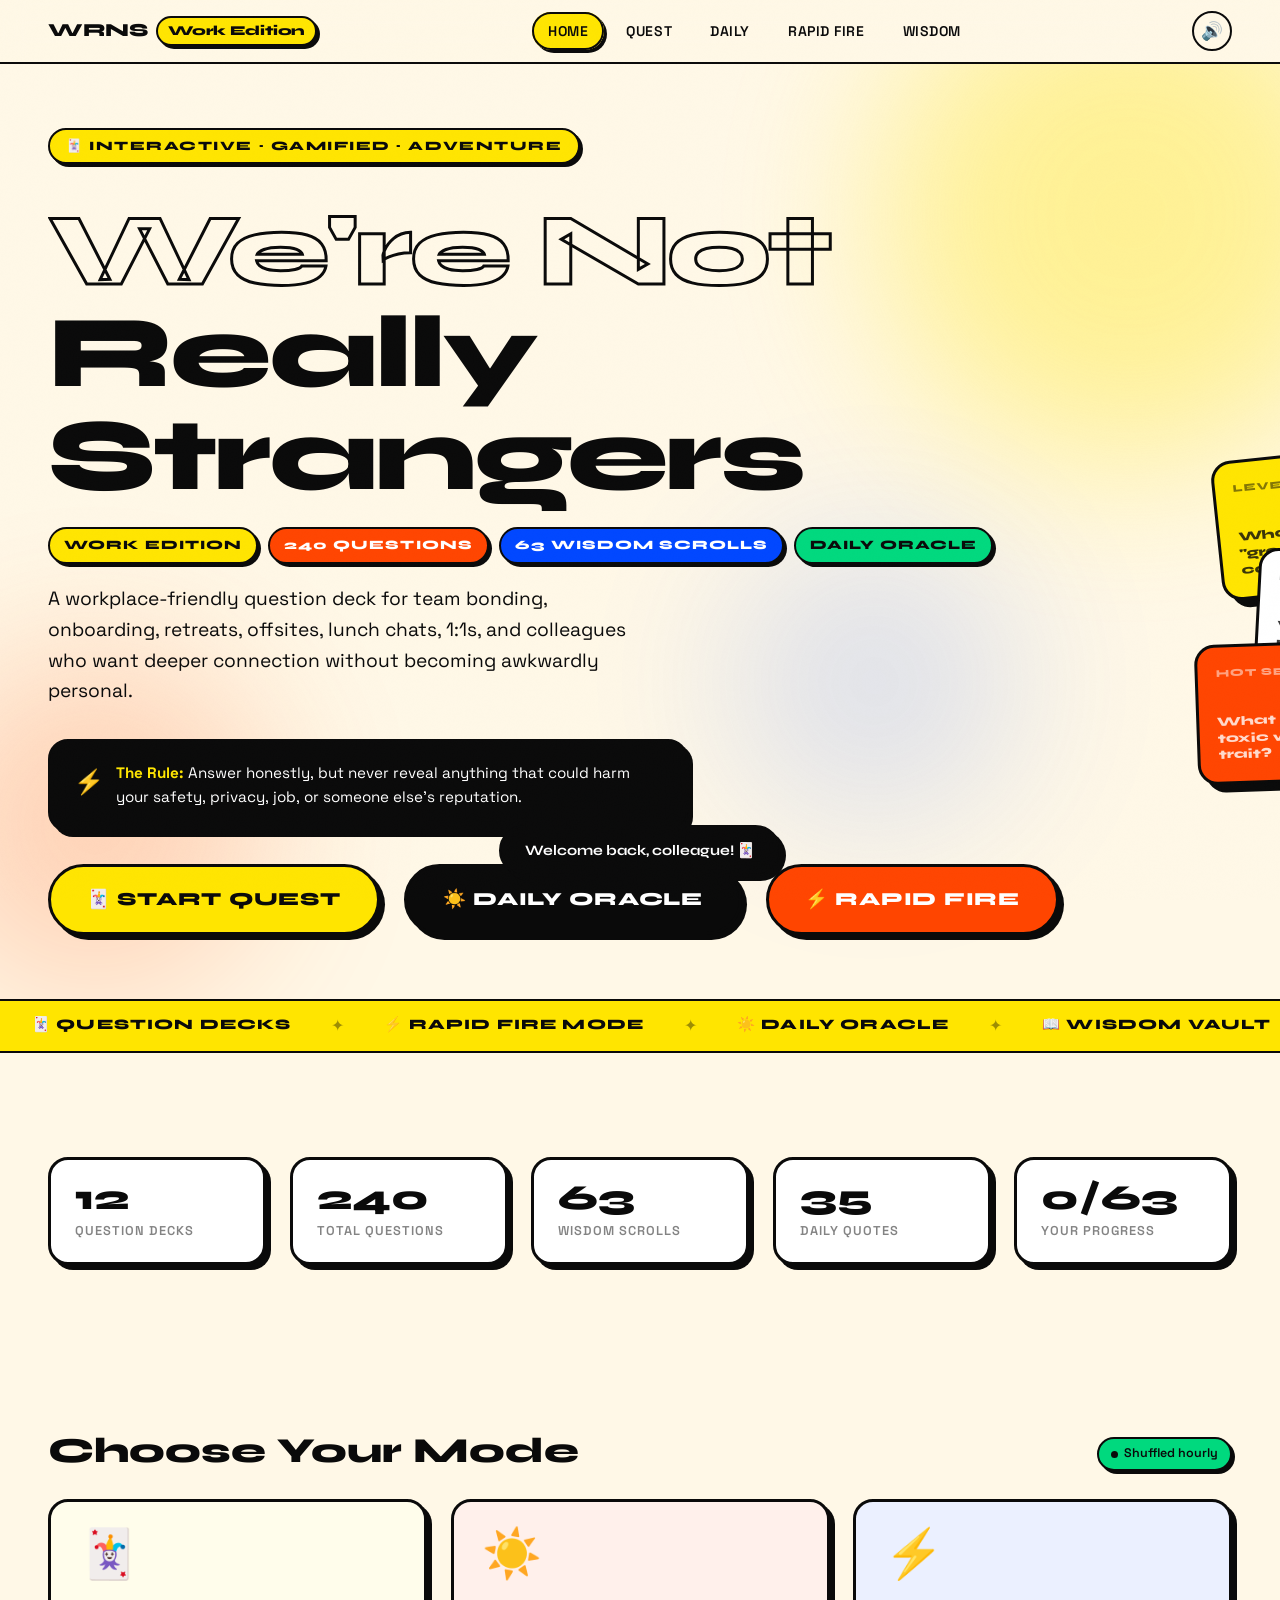
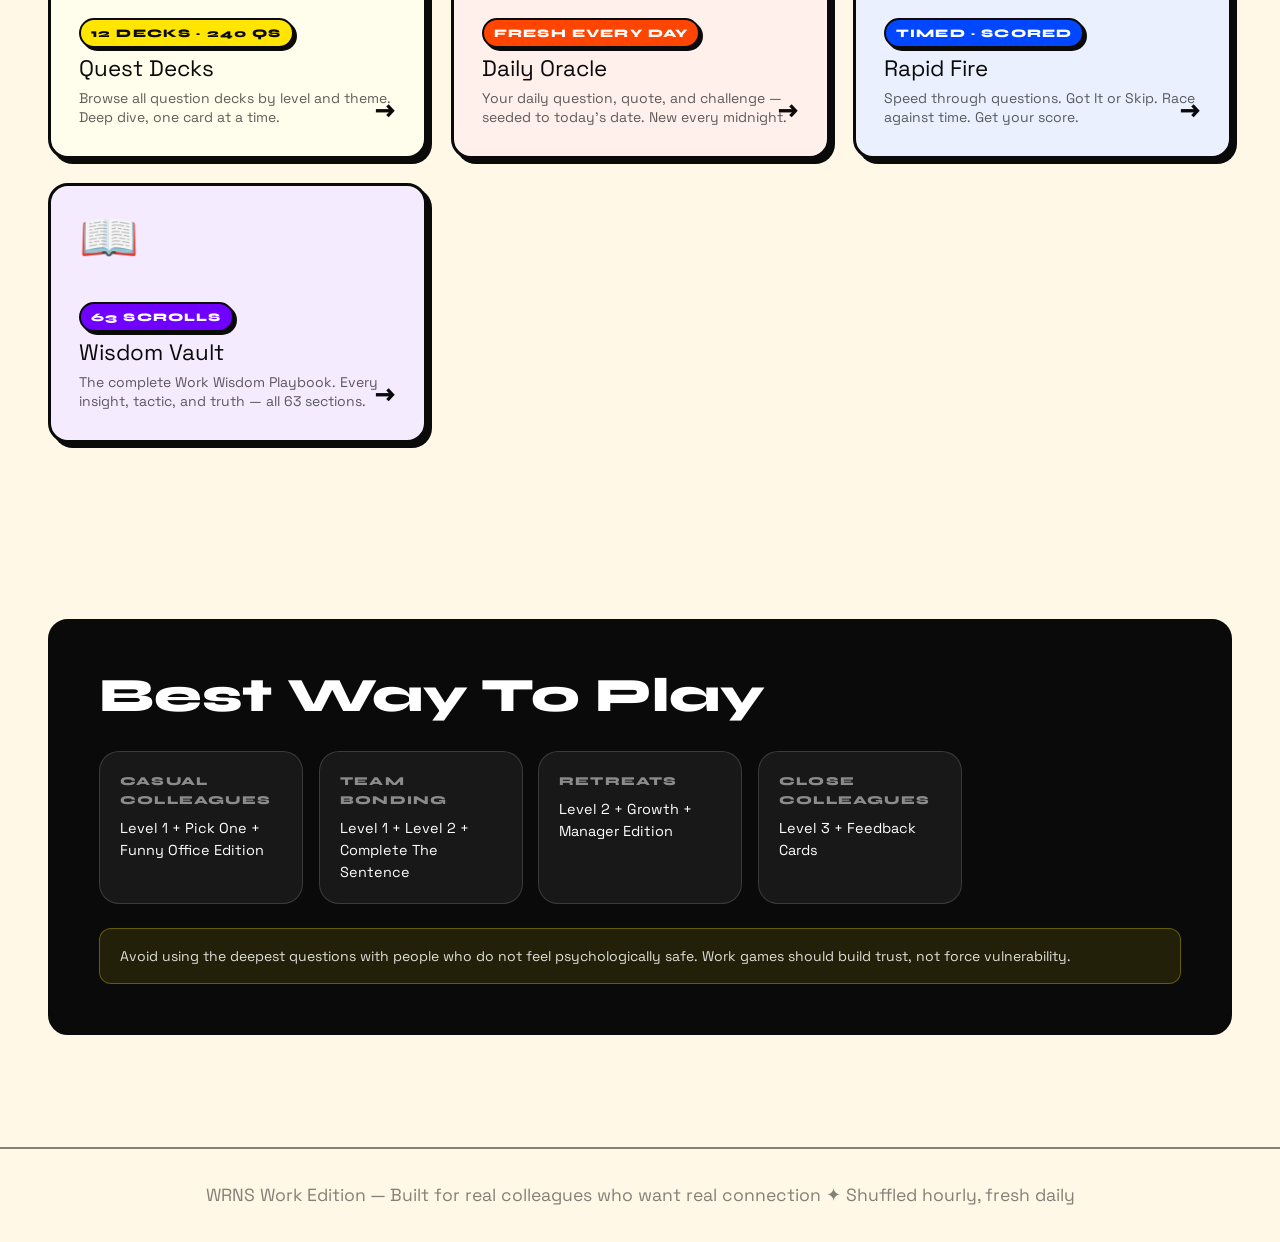
==== index.html @ 216b8ea8 "Add files via upload" ====
<!DOCTYPE html>
<html lang="en">
<head>
  <meta charset="UTF-8">
  <meta name="viewport" content="width=device-width, initial-scale=1.0">
  <meta name="description" content="We're Not Really Strangers: Work Edition — An interactive gamified adventure for workplace connection and wisdom.">
  <title>WRNS Work Edition 🃏</title>
  <link rel="stylesheet" href="css/main.css">
  <link rel="stylesheet" href="css/animations.css">
  <style>
    .landing-hero {
      min-height: calc(100dvh - 64px);
      display: flex;
      flex-direction: column;
      justify-content: center;
      padding: var(--section-pad) 0;
      position: relative;
      overflow: hidden;
    }

    .hero-blobs {
      position: absolute;
      inset: 0;
      pointer-events: none;
      z-index: 0;
      overflow: hidden;
    }

    .blob {
      position: absolute;
      border-radius: 50%;
      filter: blur(80px);
    }

    .blob-1 { width: 500px; height: 500px; background: var(--c-yellow); opacity: 0.35; top: -100px; right: -100px; }
    .blob-2 { width: 350px; height: 350px; background: var(--c-coral); opacity: 0.2; bottom: 0; left: -80px; }
    .blob-3 { width: 300px; height: 300px; background: var(--c-blue); opacity: 0.12; top: 50%; right: 20%; }

    .hero-content { position: relative; z-index: 1; }

    .title-stack { position: relative; }

    .title-outline {
      font-family: var(--f-display);
      font-size: clamp(3rem, 8vw, 7rem);
      font-weight: 800;
      -webkit-text-stroke: 3px var(--c-black);
      color: transparent;
      line-height: 1;
      letter-spacing: -0.03em;
      display: block;
    }

    .title-fill {
      font-family: var(--f-display);
      font-size: clamp(3rem, 8vw, 7rem);
      font-weight: 800;
      color: var(--c-black);
      line-height: 1;
      letter-spacing: -0.03em;
      display: block;
    }

    .title-badge-row {
      display: flex;
      gap: 10px;
      align-items: center;
      flex-wrap: wrap;
      margin: 20px 0;
    }

    .pill {
      display: inline-flex;
      align-items: center;
      gap: 6px;
      font-family: var(--f-display);
      font-size: 0.8rem;
      font-weight: 800;
      text-transform: uppercase;
      letter-spacing: 0.08em;
      padding: 6px 14px;
      border: var(--border);
      border-radius: var(--radius-pill);
      box-shadow: var(--sh-sm);
    }

    .pill-y { background: var(--c-yellow); }
    .pill-c { background: var(--c-coral); color: #fff; }
    .pill-b { background: var(--c-blue); color: #fff; }
    .pill-m { background: var(--c-mint); }

    .rule-box {
      display: flex;
      align-items: flex-start;
      gap: 12px;
      background: var(--c-black);
      color: var(--c-white);
      border-radius: var(--radius);
      padding: 20px 24px;
      margin: 32px 0;
      border: var(--border);
      box-shadow: var(--sh-md);
      max-width: 640px;
    }

    .rule-icon { font-size: 1.5rem; flex-shrink: 0; margin-top: 2px; }

    .rule-text { font-size: 0.95rem; line-height: 1.6; }

    .rule-text strong { color: var(--c-yellow); }

    /* Decorative cards */
    .deco-cards {
      position: absolute;
      right: clamp(20px, 5vw, 80px);
      top: 50%;
      transform: translateY(-50%);
      z-index: 1;
      display: none;
    }

    @media (min-width: 900px) {
      .deco-cards { display: block; }
    }

    .deco-card {
      width: 200px;
      height: 140px;
      border: var(--border-thick);
      border-radius: var(--radius);
      box-shadow: var(--sh-lg);
      display: flex;
      flex-direction: column;
      justify-content: space-between;
      padding: 18px;
      position: absolute;
      font-family: var(--f-display);
      font-weight: 800;
    }

    .deco-card-1 {
      background: var(--c-yellow);
      top: -80px; left: 0;
      transform: rotate(-6deg);
    }

    .deco-card-2 {
      background: var(--c-white);
      top: 20px; left: 40px;
      transform: rotate(3deg);
    }

    .deco-card-3 {
      background: var(--c-coral);
      color: white;
      top: 110px; left: -20px;
      transform: rotate(-2deg);
    }

    .deco-q { font-size: 0.8rem; line-height: 1.3; opacity: 0.8; }
    .deco-lv { font-size: 0.65rem; text-transform: uppercase; letter-spacing: 0.1em; opacity: 0.5; }

    /* Mode cards section */
    .modes-section {
      padding: 64px 0;
    }

    /* Stats bar */
    .stats-bar {
      display: flex;
      gap: var(--gap);
      flex-wrap: wrap;
      margin: 40px 0;
    }

    .stat-item {
      flex: 1;
      min-width: 140px;
      display: flex;
      flex-direction: column;
      padding: 20px 24px;
      border: var(--border-thick);
      border-radius: var(--radius);
      background: var(--c-white);
      box-shadow: var(--sh-md);
    }

    .stat-val {
      font-family: var(--f-display);
      font-size: 2.2rem;
      font-weight: 800;
      line-height: 1;
    }

    .stat-label {
      font-size: 0.8rem;
      font-weight: 600;
      opacity: 0.5;
      text-transform: uppercase;
      letter-spacing: 0.08em;
      margin-top: 6px;
    }

    .how-to-section {
      background: var(--c-black);
      color: var(--c-white);
      border-radius: var(--radius);
      border: var(--border-thick);
      padding: 48px;
      margin: 48px 0;
    }

    .how-to-grid {
      display: grid;
      grid-template-columns: repeat(auto-fill, minmax(200px, 1fr));
      gap: 16px;
      margin-top: 28px;
    }

    .how-to-item {
      background: rgba(255,255,255,0.06);
      border: 1.5px solid rgba(255,255,255,0.15);
      border-radius: var(--radius);
      padding: 20px;
    }

    .how-to-label {
      font-family: var(--f-display);
      font-size: 0.75rem;
      font-weight: 800;
      text-transform: uppercase;
      letter-spacing: 0.1em;
      opacity: 0.5;
      margin-bottom: 8px;
    }

    .how-to-value {
      font-size: 0.9rem;
      line-height: 1.5;
    }

    .how-to-note {
      margin-top: 24px;
      padding: 16px 20px;
      background: rgba(255,229,0,0.1);
      border: 1px solid rgba(255,229,0,0.3);
      border-radius: var(--radius-sm);
      font-size: 0.875rem;
      line-height: 1.6;
      color: rgba(255,255,255,0.85);
    }

    .footer {
      border-top: var(--border);
      padding: 32px 0;
      text-align: center;
      font-size: 0.85rem;
      opacity: 0.5;
    }
  </style>
</head>
<body>

<!-- NAV -->
<nav class="nav" id="mainNav" role="navigation" aria-label="Main navigation">
  <div class="container">
    <a href="index.html" class="nav-logo" aria-label="WRNS Work Edition Home">
      <span>WRNS</span>
      <span class="logo-badge"><span class="badge-full">Work Edition</span><span class="badge-short">WE</span></span>
    </a>
    <ul class="nav-links" role="list">
      <li><a href="index.html" class="active">Home</a></li>
      <li><a href="pages/quest.html">Quest</a></li>
      <li><a href="pages/daily.html">Daily</a></li>
      <li><a href="pages/rapid-fire.html">Rapid Fire</a></li>
      <li><a href="pages/wisdom.html">Wisdom</a></li>
    </ul>
    <button class="nav-sound-btn" id="soundToggle" aria-label="Toggle sound" title="Toggle sound effects">🔊</button>
    <button class="nav-hamburger" id="hamburger" aria-label="Toggle menu" aria-expanded="false">
      <span></span><span></span><span></span>
    </button>
  </div>
</nav>

<!-- MOBILE MENU -->
<div class="nav-mobile-menu" id="mobileMenu" role="navigation" aria-label="Mobile navigation">
  <a href="index.html">🏠 Home</a>
  <a href="pages/quest.html">🃏 Quest Decks</a>
  <a href="pages/daily.html">☀️ Daily Oracle</a>
  <a href="pages/rapid-fire.html">⚡ Rapid Fire</a>
  <a href="pages/wisdom.html">📖 Wisdom Vault</a>
</div>

<!-- HERO -->
<main class="page">
  <section class="landing-hero">
    <div class="hero-blobs" aria-hidden="true">
      <div class="blob blob-1 float-a"></div>
      <div class="blob blob-2 float-b"></div>
      <div class="blob blob-3 float-c"></div>
    </div>

    <div class="container hero-content">
      <div class="flex" style="gap: 40px; align-items: center;">
        <div style="flex: 1; min-width: 0;">
          <span class="hero-eyebrow anim-hero-badge">🃏 Interactive · Gamified · Adventure</span>

          <div class="title-stack anim-hero-title" style="margin: 12px 0;">
            <span class="title-outline">We're Not</span>
            <span class="title-fill">Really Strangers</span>
            <div class="title-badge-row">
              <span class="pill pill-y">Work Edition</span>
              <span class="pill pill-c">240 Questions</span>
              <span class="pill pill-b">63 Wisdom Scrolls</span>
              <span class="pill pill-m">Daily Oracle</span>
            </div>
          </div>

          <p class="hero-sub anim-hero-sub">
            A workplace-friendly question deck for team bonding, onboarding, retreats, offsites, lunch chats, 1:1s, and colleagues who want deeper connection without becoming awkwardly personal.
          </p>

          <div class="rule-box anim-hero-sub">
            <span class="rule-icon">⚡</span>
            <p class="rule-text">
              <strong>The Rule:</strong> Answer honestly, but never reveal anything that could harm your safety, privacy, job, or someone else's reputation.
            </p>
          </div>

          <div class="flex gap-md anim-hero-cta" style="flex-wrap: wrap;">
            <a href="pages/quest.html" class="btn btn-yellow btn-lg">🃏 Start Quest</a>
            <a href="pages/daily.html" class="btn btn-black btn-lg">☀️ Daily Oracle</a>
            <a href="pages/rapid-fire.html" class="btn btn-coral btn-lg">⚡ Rapid Fire</a>
          </div>
        </div>

        <!-- Decorative floating cards -->
        <div class="deco-cards" aria-hidden="true">
          <div class="deco-card deco-card-1 float-a">
            <span class="deco-lv">Level 1</span>
            <span class="deco-q">What is your "green flag" in a colleague?</span>
          </div>
          <div class="deco-card deco-card-2 float-b">
            <span class="deco-lv">Level 3</span>
            <span class="deco-q">What is your relationship with ambition?</span>
          </div>
          <div class="deco-card deco-card-3 float-c">
            <span class="deco-lv">Hot Seat 🔥</span>
            <span class="deco-q">What is your toxic work trait?</span>
          </div>
        </div>
      </div>
    </div>
  </section>

  <!-- MARQUEE BAND -->
  <div class="marquee-wrap" aria-hidden="true">
    <div class="marquee-track">
      <span class="marquee-item">🃏 Question Decks</span>
      <span class="marquee-sep">✦</span>
      <span class="marquee-item">⚡ Rapid Fire Mode</span>
      <span class="marquee-sep">✦</span>
      <span class="marquee-item">☀️ Daily Oracle</span>
      <span class="marquee-sep">✦</span>
      <span class="marquee-item">📖 Wisdom Vault</span>
      <span class="marquee-sep">✦</span>
      <span class="marquee-item">🔥 Hot Seat</span>
      <span class="marquee-sep">✦</span>
      <span class="marquee-item">🌟 Career Edition</span>
      <span class="marquee-sep">✦</span>
      <span class="marquee-item">🍜 ASEAN Edition</span>
      <span class="marquee-sep">✦</span>
      <span class="marquee-item">👑 Manager Edition</span>
      <span class="marquee-sep">✦</span>
      <!-- Duplicate for seamless loop -->
      <span class="marquee-item">🃏 Question Decks</span>
      <span class="marquee-sep">✦</span>
      <span class="marquee-item">⚡ Rapid Fire Mode</span>
      <span class="marquee-sep">✦</span>
      <span class="marquee-item">☀️ Daily Oracle</span>
      <span class="marquee-sep">✦</span>
      <span class="marquee-item">📖 Wisdom Vault</span>
      <span class="marquee-sep">✦</span>
      <span class="marquee-item">🔥 Hot Seat</span>
      <span class="marquee-sep">✦</span>
      <span class="marquee-item">🌟 Career Edition</span>
      <span class="marquee-sep">✦</span>
      <span class="marquee-item">🍜 ASEAN Edition</span>
      <span class="marquee-sep">✦</span>
      <span class="marquee-item">👑 Manager Edition</span>
      <span class="marquee-sep">✦</span>
    </div>
  </div>

  <!-- STATS BAR -->
  <section class="section" aria-label="Content statistics">
    <div class="container">
      <div class="stats-bar stagger">
        <div class="stat-item">
          <span class="stat-val">12</span>
          <span class="stat-label">Question Decks</span>
        </div>
        <div class="stat-item">
          <span class="stat-val">240</span>
          <span class="stat-label">Total Questions</span>
        </div>
        <div class="stat-item">
          <span class="stat-val">63</span>
          <span class="stat-label">Wisdom Scrolls</span>
        </div>
        <div class="stat-item">
          <span class="stat-val">35</span>
          <span class="stat-label">Daily Quotes</span>
        </div>
        <div class="stat-item">
          <span class="stat-val" id="statReadCount">0</span>
          <span class="stat-label">Your Progress</span>
        </div>
      </div>
    </div>
  </section>

  <!-- MODE CARDS -->
  <section class="modes-section" aria-label="Game modes">
    <div class="container">
      <div class="section-header">
        <h2 class="section-title">Choose Your Mode</h2>
        <span class="hour-badge"><span class="dot"></span> Shuffled hourly</span>
      </div>
      <div class="mode-grid stagger">
        <a href="pages/quest.html" class="mode-card" style="--mode-color: var(--c-yellow);">
          <div class="mode-card-bg" style="background: var(--c-yellow);"></div>
          <span class="mode-card-emoji">🃏</span>
          <div class="mode-card-content">
            <span class="mode-card-badge" style="background: var(--c-yellow);">12 Decks · 240 Qs</span>
            <div class="mode-card-title">Quest Decks</div>
            <div class="mode-card-desc">Browse all question decks by level and theme. Deep dive, one card at a time.</div>
          </div>
          <span class="mode-card-arrow">→</span>
        </a>

        <a href="pages/daily.html" class="mode-card" style="--mode-color: var(--c-coral);">
          <div class="mode-card-bg" style="background: var(--c-coral);"></div>
          <span class="mode-card-emoji">☀️</span>
          <div class="mode-card-content">
            <span class="mode-card-badge" style="background: var(--c-coral); color: white;">Fresh Every Day</span>
            <div class="mode-card-title">Daily Oracle</div>
            <div class="mode-card-desc">Your daily question, quote, and challenge — seeded to today's date. New every midnight.</div>
          </div>
          <span class="mode-card-arrow">→</span>
        </a>

        <a href="pages/rapid-fire.html" class="mode-card" style="--mode-color: var(--c-blue);">
          <div class="mode-card-bg" style="background: var(--c-blue);"></div>
          <span class="mode-card-emoji">⚡</span>
          <div class="mode-card-content">
            <span class="mode-card-badge" style="background: var(--c-blue); color: white;">Timed · Scored</span>
            <div class="mode-card-title">Rapid Fire</div>
            <div class="mode-card-desc">Speed through questions. Got It or Skip. Race against time. Get your score.</div>
          </div>
          <span class="mode-card-arrow">→</span>
        </a>

        <a href="pages/wisdom.html" class="mode-card" style="--mode-color: var(--c-purple);">
          <div class="mode-card-bg" style="background: var(--c-purple);"></div>
          <span class="mode-card-emoji">📖</span>
          <div class="mode-card-content">
            <span class="mode-card-badge" style="background: var(--c-purple); color: white;">63 Scrolls</span>
            <div class="mode-card-title">Wisdom Vault</div>
            <div class="mode-card-desc">The complete Work Wisdom Playbook. Every insight, tactic, and truth — all 63 sections.</div>
          </div>
          <span class="mode-card-arrow">→</span>
        </a>
      </div>
    </div>
  </section>

  <!-- HOW TO PLAY -->
  <section class="section" aria-label="How to play guide">
    <div class="container">
      <div class="how-to-section">
        <h2>Best Way To Play</h2>
        <div class="how-to-grid stagger">
          <div class="how-to-item">
            <div class="how-to-label">Casual colleagues</div>
            <div class="how-to-value">Level 1 + Pick One + Funny Office Edition</div>
          </div>
          <div class="how-to-item">
            <div class="how-to-label">Team bonding</div>
            <div class="how-to-value">Level 1 + Level 2 + Complete The Sentence</div>
          </div>
          <div class="how-to-item">
            <div class="how-to-label">Retreats</div>
            <div class="how-to-value">Level 2 + Growth + Manager Edition</div>
          </div>
          <div class="how-to-item">
            <div class="how-to-label">Close colleagues</div>
            <div class="how-to-value">Level 3 + Feedback Cards</div>
          </div>
        </div>
        <p class="how-to-note">
          Avoid using the deepest questions with people who do not feel psychologically safe. Work games should build trust, not force vulnerability.
        </p>
      </div>
    </div>
  </section>

  <footer class="footer">
    <div class="container">
      <p>WRNS Work Edition — Built for real colleagues who want real connection ✦ Shuffled hourly, fresh daily</p>
    </div>
  </footer>
</main>

<!-- TOAST -->
<div class="toast" id="toast" role="status" aria-live="polite"></div>

<script src="js/data.js"></script>
<script src="js/engine.js"></script>
<script src="js/sounds.js"></script>
<script>
  // ── Init ─────────────────────────────────────────────────────
  document.addEventListener('DOMContentLoaded', () => {
    Sounds.init();

    // Sound toggle
    let soundOn = localStorage.getItem('wrns_sound') !== 'false';
    const soundBtn = document.getElementById('soundToggle');
    updateSoundBtn();

    soundBtn.addEventListener('click', () => {
      soundOn = !soundOn;
      localStorage.setItem('wrns_sound', soundOn);
      Sounds.setEnabled(soundOn);
      updateSoundBtn();
      if (soundOn) Sounds.playClick();
    });

    function updateSoundBtn() {
      soundBtn.textContent = soundOn ? '🔊' : '🔇';
      Sounds.setEnabled(soundOn);
    }

    // Hamburger
    const hamburger = document.getElementById('hamburger');
    const mobileMenu = document.getElementById('mobileMenu');
    hamburger.addEventListener('click', () => {
      const open = hamburger.classList.toggle('open');
      hamburger.setAttribute('aria-expanded', open);
      mobileMenu.classList.toggle('open', open);
      Sounds.playClick();
    });

    // Close mobile menu on link click
    mobileMenu.querySelectorAll('a').forEach(a => {
      a.addEventListener('click', () => {
        hamburger.classList.remove('open');
        hamburger.setAttribute('aria-expanded', false);
        mobileMenu.classList.remove('open');
      });
    });

    // Progress count
    document.getElementById('statReadCount').textContent =
      `${Engine.getReadCount()}/${WISDOM_SECTIONS.length}`;

    // 3D card tilt
    document.querySelectorAll('.mode-card, .deck-card').forEach(card => {
      card.addEventListener('mousemove', (e) => {
        const rect = card.getBoundingClientRect();
        const cx = rect.left + rect.width / 2;
        const cy = rect.top + rect.height / 2;
        const dx = (e.clientX - cx) / (rect.width / 2);
        const dy = (e.clientY - cy) / (rect.height / 2);
        card.style.transform = `translate(-4px,-4px) rotateY(${dx * 6}deg) rotateX(${-dy * 6}deg)`;
      });
      card.addEventListener('mouseleave', () => {
        card.style.transform = '';
      });
    });

    // Scroll fade-in
    const io = new IntersectionObserver((entries) => {
      entries.forEach(e => { if (e.isIntersecting) { e.target.classList.add('visible'); io.unobserve(e.target); } });
    }, { threshold: 0.1 });
    document.querySelectorAll('.fade-in').forEach(el => io.observe(el));

    // Click sounds on mode cards
    document.querySelectorAll('.mode-card').forEach(card => {
      card.addEventListener('click', () => Sounds.playLevelUp());
    });

    showToast('Welcome back, colleague! 🃏');
  });

  function showToast(msg, dur = 2500) {
    const t = document.getElementById('toast');
    t.textContent = msg;
    t.classList.add('show');
    setTimeout(() => t.classList.remove('show'), dur);
  }
</script>
</body>
</html>
---- css/main.css ----
/* ============================================================
   WRNS WORK EDITION — MAIN CSS
   Design: Adventure · Gen-Z · 3D Spatial · Framer-inspired
   ============================================================ */

/* ── Google Fonts ─────────────────────────────────────────── */
@import url('https://fonts.googleapis.com/css2?family=Syne:wght@700;800&family=Space+Grotesk:wght@400;500;600;700&display=swap');

/* ── Design Tokens ────────────────────────────────────────── */
:root {
  /* Palette */
  --c-bg:      #FFF8E7;
  --c-black:   #0A0A0A;
  --c-white:   #FFFFFF;
  --c-cream:   #FFF3D0;

  --c-yellow:  #FFE500;
  --c-coral:   #FF4500;
  --c-blue:    #0047FF;
  --c-mint:    #00D97E;
  --c-pink:    #FF3CA0;
  --c-purple:  #7000FF;
  --c-orange:  #FF8A00;
  --c-teal:    #00C8C8;
  --c-lime:    #AAFF00;
  --c-red:     #FF1744;

  /* Deck colors */
  --c-l1: #FFE500;
  --c-l2: #FF8A00;
  --c-l3: #0047FF;
  --c-l4: #00D97E;
  --c-l5: #FF3CA0;
  --c-mgr: #7000FF;
  --c-onb: #FF4500;
  --c-con: #FF1744;
  --c-car: #AAFF00;
  --c-sea: #00C8C8;
  --c-pk1: #0047FF;
  --c-cts: #7000FF;

  /* Shadows */
  --sh-sm: 3px 3px 0 var(--c-black);
  --sh-md: 5px 5px 0 var(--c-black);
  --sh-lg: 8px 8px 0 var(--c-black);
  --sh-xl: 12px 12px 0 var(--c-black);

  /* Typography */
  --f-display: 'Syne', sans-serif;
  --f-body: 'Space Grotesk', sans-serif;

  /* Borders */
  --border: 2.5px solid var(--c-black);
  --border-thick: 3.5px solid var(--c-black);
  --radius: 20px;
  --radius-sm: 12px;
  --radius-pill: 999px;

  /* Spacing */
  --gap: clamp(12px, 2vw, 24px);
  --section-pad: clamp(32px, 5vw, 72px);

  /* Transitions */
  --t-fast: 0.15s ease;
  --t-med: 0.28s cubic-bezier(0.34, 1.56, 0.64, 1);
  --t-slow: 0.5s cubic-bezier(0.16, 1, 0.3, 1);
}

/* ── Reset ────────────────────────────────────────────────── */
*, *::before, *::after { box-sizing: border-box; margin: 0; padding: 0; }

html {
  scroll-behavior: smooth;
  font-size: 16px;
  -webkit-text-size-adjust: 100%;
}

body {
  background-color: var(--c-bg);
  color: var(--c-black);
  font-family: var(--f-body);
  font-size: 1rem;
  line-height: 1.6;
  overflow-x: hidden;
  min-height: 100dvh;
}

/* ── Grain overlay ─────────────────────────────────────────── */
body::after {
  content: '';
  position: fixed;
  inset: 0;
  pointer-events: none;
  background-image: url("data:image/svg+xml,%3Csvg xmlns='http://www.w3.org/2000/svg' width='200' height='200'%3E%3Cfilter id='noise'%3E%3CfeTurbulence type='fractalNoise' baseFrequency='0.75' numOctaves='4' stitchTiles='stitch'/%3E%3C/filter%3E%3Crect width='200' height='200' filter='url(%23noise)' opacity='0.04'/%3E%3C/svg%3E");
  z-index: 9999;
  opacity: 0.4;
}

/* ── Typography ───────────────────────────────────────────── */
h1, h2, h3, h4 { font-family: var(--f-display); font-weight: 800; line-height: 1.1; }

h1 { font-size: clamp(2.4rem, 6vw, 5rem); }
h2 { font-size: clamp(1.8rem, 4vw, 3rem); }
h3 { font-size: clamp(1.3rem, 3vw, 2rem); }
h4 { font-size: clamp(1.1rem, 2.5vw, 1.5rem); }

p { font-size: clamp(0.95rem, 1.5vw, 1.1rem); }

a { color: inherit; text-decoration: none; }

/* ── Utility ──────────────────────────────────────────────── */
.sr-only { position: absolute; width: 1px; height: 1px; overflow: hidden; clip: rect(0,0,0,0); }

.container {
  width: min(100%, 1280px);
  margin: 0 auto;
  padding: 0 clamp(16px, 4vw, 48px);
}

.flex { display: flex; }
.flex-col { flex-direction: column; }
.items-center { align-items: center; }
.justify-center { justify-content: center; }
.justify-between { justify-content: space-between; }
.gap-sm { gap: 12px; }
.gap-md { gap: var(--gap); }
.gap-lg { gap: calc(var(--gap) * 1.5); }
.text-center { text-align: center; }
.w-full { width: 100%; }
.overflow-hidden { overflow: hidden; }

/* ── Buttons ──────────────────────────────────────────────── */
.btn {
  display: inline-flex;
  align-items: center;
  justify-content: center;
  gap: 8px;
  padding: 14px 28px;
  font-family: var(--f-display);
  font-size: 1rem;
  font-weight: 800;
  border: var(--border-thick);
  border-radius: var(--radius-pill);
  cursor: pointer;
  box-shadow: var(--sh-md);
  transition: transform var(--t-fast), box-shadow var(--t-fast);
  position: relative;
  user-select: none;
  -webkit-tap-highlight-color: transparent;
  text-transform: uppercase;
  letter-spacing: 0.04em;
}

.btn:hover {
  transform: translate(-2px, -2px);
  box-shadow: var(--sh-lg);
}

.btn:active {
  transform: translate(3px, 3px);
  box-shadow: var(--sh-sm);
}

.btn-yellow { background: var(--c-yellow); color: var(--c-black); }
.btn-black  { background: var(--c-black);  color: var(--c-white); }
.btn-coral  { background: var(--c-coral);  color: var(--c-white); }
.btn-blue   { background: var(--c-blue);   color: var(--c-white); }
.btn-mint   { background: var(--c-mint);   color: var(--c-black); }
.btn-pink   { background: var(--c-pink);   color: var(--c-white); }
.btn-purple { background: var(--c-purple); color: var(--c-white); }
.btn-ghost  { background: transparent; color: var(--c-black); }

.btn-sm { padding: 10px 20px; font-size: 0.85rem; }
.btn-lg { padding: 18px 36px; font-size: 1.15rem; }

.btn:disabled, .btn.disabled {
  opacity: 0.35;
  cursor: not-allowed;
  pointer-events: none;
  transform: none !important;
  box-shadow: var(--sh-sm) !important;
}

/* ── Nav ──────────────────────────────────────────────────── */
.nav {
  position: fixed;
  top: 0; left: 0; right: 0;
  z-index: 100;
  height: 64px;
  background: rgba(255,248,231,0.92);
  backdrop-filter: blur(12px);
  -webkit-backdrop-filter: blur(12px);
  border-bottom: var(--border);
  display: flex;
  align-items: center;
}

.nav .container {
  display: flex;
  align-items: center;
  justify-content: space-between;
  height: 100%;
}

.nav-logo {
  font-family: var(--f-display);
  font-size: 1.15rem;
  font-weight: 800;
  display: flex;
  align-items: center;
  gap: 8px;
  letter-spacing: -0.02em;
}

.nav-logo .logo-badge {
  background: var(--c-yellow);
  border: var(--border);
  padding: 2px 10px;
  border-radius: var(--radius-pill);
  font-size: 0.85rem;
  box-shadow: var(--sh-sm);
  white-space: nowrap;
}

.badge-short { display: none; }
.badge-full  { display: inline; }

.nav-links {
  display: flex;
  align-items: center;
  gap: 6px;
  list-style: none;
}

.nav-links a {
  font-weight: 600;
  font-size: 0.875rem;
  padding: 8px 14px;
  border-radius: var(--radius-pill);
  border: 2px solid transparent;
  transition: background var(--t-fast), border-color var(--t-fast), box-shadow var(--t-fast);
  text-transform: uppercase;
  letter-spacing: 0.04em;
}

.nav-links a:hover,
.nav-links a.active {
  background: var(--c-yellow);
  border-color: var(--c-black);
  box-shadow: var(--sh-sm);
}

.nav-sound-btn {
  background: none;
  border: var(--border);
  border-radius: var(--radius-pill);
  width: 40px;
  height: 40px;
  display: flex;
  align-items: center;
  justify-content: center;
  cursor: pointer;
  font-size: 1.1rem;
  transition: background var(--t-fast), box-shadow var(--t-fast), transform var(--t-fast);
}

.nav-sound-btn:hover {
  background: var(--c-yellow);
  box-shadow: var(--sh-sm);
  transform: scale(1.1);
}

/* Mobile hamburger */
.nav-hamburger {
  display: none;
  flex-direction: column;
  gap: 5px;
  background: none;
  border: var(--border);
  border-radius: 10px;
  width: 40px;
  height: 40px;
  align-items: center;
  justify-content: center;
  cursor: pointer;
}

.nav-hamburger span {
  display: block;
  width: 18px;
  height: 2.5px;
  background: var(--c-black);
  border-radius: 2px;
  transition: transform 0.3s, opacity 0.3s;
}

.nav-hamburger.open span:nth-child(1) { transform: translateY(7px) rotate(45deg); }
.nav-hamburger.open span:nth-child(2) { opacity: 0; }
.nav-hamburger.open span:nth-child(3) { transform: translateY(-7px) rotate(-45deg); }

.nav-mobile-menu {
  display: none;
  position: fixed;
  top: 64px; left: 0; right: 0;
  background: var(--c-bg);
  border-bottom: var(--border);
  padding: 16px;
  z-index: 99;
  flex-direction: column;
  gap: 8px;
}

.nav-mobile-menu.open { display: flex; }

.nav-mobile-menu a {
  font-family: var(--f-display);
  font-size: 1.1rem;
  font-weight: 800;
  padding: 14px 20px;
  border: var(--border);
  border-radius: var(--radius);
  display: block;
  background: var(--c-white);
  box-shadow: var(--sh-sm);
  transition: background var(--t-fast), transform var(--t-fast);
}

.nav-mobile-menu a:hover { background: var(--c-yellow); transform: translate(-2px,-2px); }

/* ── Page wrapper ─────────────────────────────────────────── */
.page {
  padding-top: 64px;
  min-height: 100dvh;
}

/* ── Card (base) ──────────────────────────────────────────── */
.card {
  background: var(--c-white);
  border: var(--border-thick);
  border-radius: var(--radius);
  box-shadow: var(--sh-md);
  transition: transform var(--t-med), box-shadow var(--t-med);
  overflow: hidden;
  position: relative;
}

.card:hover {
  transform: translate(-3px, -3px);
  box-shadow: var(--sh-lg);
}

.card:active {
  transform: translate(2px, 2px);
  box-shadow: var(--sh-sm);
}

/* ── Fixed-height question card ───────────────────────────── */
.q-card {
  height: 320px;
  display: flex;
  flex-direction: column;
  padding: 28px;
  background: var(--c-white);
  border: var(--border-thick);
  border-radius: var(--radius);
  box-shadow: var(--sh-md);
  position: relative;
}

.q-card .q-card-tag {
  font-family: var(--f-display);
  font-size: 0.75rem;
  font-weight: 800;
  text-transform: uppercase;
  letter-spacing: 0.1em;
  padding: 4px 12px;
  border: var(--border);
  border-radius: var(--radius-pill);
  display: inline-flex;
  align-items: center;
  gap: 6px;
  margin-bottom: 16px;
  box-shadow: var(--sh-sm);
  flex-shrink: 0;
}

.q-card .q-card-body {
  flex: 1;
  overflow-y: auto;
  overscroll-behavior: contain;
  scrollbar-width: thin;
  scrollbar-color: var(--c-black) transparent;
}

.q-card .q-card-body::-webkit-scrollbar { width: 4px; }
.q-card .q-card-body::-webkit-scrollbar-track { background: transparent; }
.q-card .q-card-body::-webkit-scrollbar-thumb { background: var(--c-black); border-radius: 4px; }

.q-card .q-text {
  font-size: clamp(1.1rem, 2.5vw, 1.45rem);
  font-weight: 700;
  font-family: var(--f-display);
  line-height: 1.3;
}

.q-card .q-card-footer {
  margin-top: 16px;
  display: flex;
  align-items: center;
  justify-content: space-between;
  flex-shrink: 0;
  font-size: 0.8rem;
  font-weight: 600;
  opacity: 0.5;
}

/* ── Deck grid cards ──────────────────────────────────────── */
.deck-grid {
  display: grid;
  grid-template-columns: repeat(auto-fill, minmax(min(260px, 100%), 1fr));
  gap: var(--gap);
}

.deck-card {
  height: 200px;
  display: flex;
  flex-direction: column;
  justify-content: space-between;
  padding: 22px;
  border: var(--border-thick);
  border-radius: var(--radius);
  box-shadow: var(--sh-md);
  cursor: pointer;
  transition: transform var(--t-med), box-shadow var(--t-med);
  position: relative;
  overflow: hidden;
  background: var(--c-white);
  user-select: none;
  -webkit-tap-highlight-color: transparent;
}

.deck-card::before {
  content: '';
  position: absolute;
  inset: 0;
  background: var(--deck-color, var(--c-yellow));
  opacity: 0;
  transition: opacity var(--t-fast);
  z-index: 0;
}

.deck-card:hover::before { opacity: 0.12; }
.deck-card.selected::before { opacity: 0.25; }

.deck-card:hover {
  transform: translate(-4px, -4px);
  box-shadow: var(--sh-xl);
}

.deck-card:active {
  transform: translate(3px, 3px);
  box-shadow: var(--sh-sm);
}

.deck-card > * { position: relative; z-index: 1; }

.deck-card-top {
  display: flex;
  align-items: flex-start;
  justify-content: space-between;
}

.deck-card-emoji {
  font-size: 2rem;
  line-height: 1;
}

.deck-card-count {
  font-weight: 700;
  font-size: 0.8rem;
  padding: 4px 10px;
  border: var(--border);
  border-radius: var(--radius-pill);
  box-shadow: var(--sh-sm);
  background: var(--c-white);
}

.deck-card-title {
  font-family: var(--f-display);
  font-size: 1.1rem;
  font-weight: 800;
  line-height: 1.2;
}

.deck-card-sub {
  font-size: 0.8rem;
  font-weight: 500;
  opacity: 0.65;
  margin-top: 2px;
}

.deck-card-stripe {
  position: absolute;
  top: 0; right: 20px;
  width: 6px;
  height: 50%;
  border-radius: 0 0 4px 4px;
}

/* ── Carousel system ──────────────────────────────────────── */
.carousel-root {
  width: 100%;
  display: flex;
  flex-direction: column;
  gap: 16px;
}

.carousel-counter {
  font-family: var(--f-display);
  font-size: 0.9rem;
  font-weight: 800;
  text-align: center;
  opacity: 0.5;
  letter-spacing: 0.05em;
}

.carousel-stage {
  width: 100%;
  overflow: hidden;
  position: relative;
  min-height: 340px;
}

.carousel-card-wrap {
  width: 100%;
  position: relative;
}

.carousel-card {
  width: 100%;
}

.carousel-controls {
  display: flex;
  align-items: center;
  justify-content: center;
  gap: 16px;
}

.carousel-btn {
  font-family: var(--f-display);
  font-size: 0.9rem;
  font-weight: 800;
  padding: 12px 24px;
  border: var(--border-thick);
  border-radius: var(--radius-pill);
  background: var(--c-white);
  cursor: pointer;
  box-shadow: var(--sh-sm);
  transition: transform var(--t-fast), box-shadow var(--t-fast), background var(--t-fast);
  text-transform: uppercase;
  letter-spacing: 0.06em;
  user-select: none;
}

.carousel-btn:hover:not(.disabled) {
  background: var(--c-black);
  color: var(--c-white);
  transform: translate(-2px,-2px);
  box-shadow: var(--sh-md);
}

.carousel-btn:active:not(.disabled) {
  transform: translate(2px,2px);
  box-shadow: none;
}

/* ── Section hero ─────────────────────────────────────────── */
.hero {
  padding: var(--section-pad) 0;
  position: relative;
  overflow: hidden;
}

.hero-eyebrow {
  display: inline-flex;
  align-items: center;
  gap: 8px;
  font-family: var(--f-display);
  font-size: 0.8rem;
  font-weight: 800;
  text-transform: uppercase;
  letter-spacing: 0.12em;
  padding: 6px 16px;
  border: var(--border);
  border-radius: var(--radius-pill);
  background: var(--c-yellow);
  box-shadow: var(--sh-sm);
  margin-bottom: 24px;
}

.hero-title {
  margin-bottom: 16px;
}

.hero-title .accent {
  color: var(--c-coral);
  position: relative;
  display: inline-block;
}

.hero-sub {
  max-width: 580px;
  font-size: clamp(1rem, 2vw, 1.2rem);
  opacity: 0.75;
  margin-bottom: 32px;
}

/* ── Mode nav cards (landing page) ───────────────────────── */
.mode-grid {
  display: grid;
  grid-template-columns: repeat(auto-fill, minmax(min(280px, 100%), 1fr));
  gap: var(--gap);
}

.mode-card {
  height: 260px;
  display: flex;
  flex-direction: column;
  justify-content: space-between;
  padding: 28px;
  border: var(--border-thick);
  border-radius: var(--radius);
  box-shadow: var(--sh-md);
  cursor: pointer;
  text-decoration: none;
  color: var(--c-black);
  transition: transform var(--t-med), box-shadow var(--t-med);
  position: relative;
  overflow: hidden;
  background: var(--c-white);
}

.mode-card:hover {
  transform: translate(-5px, -5px);
  box-shadow: var(--sh-xl);
}

.mode-card:active {
  transform: translate(3px, 3px);
  box-shadow: var(--sh-sm);
}

.mode-card-bg {
  position: absolute;
  inset: 0;
  opacity: 0.08;
  transition: opacity var(--t-fast);
}

.mode-card:hover .mode-card-bg { opacity: 0.15; }

.mode-card-emoji {
  font-size: 3rem;
  line-height: 1;
  position: relative;
  z-index: 1;
}

.mode-card-content { position: relative; z-index: 1; }

.mode-card-badge {
  display: inline-flex;
  align-items: center;
  font-family: var(--f-display);
  font-size: 0.72rem;
  font-weight: 800;
  text-transform: uppercase;
  letter-spacing: 0.1em;
  padding: 4px 10px;
  border: var(--border);
  border-radius: var(--radius-pill);
  box-shadow: var(--sh-sm);
  margin-bottom: 8px;
}

.mode-card-title {
  font-size: 1.4rem;
  line-height: 1.2;
  margin-bottom: 6px;
}

.mode-card-desc {
  font-size: 0.875rem;
  opacity: 0.65;
  line-height: 1.4;
}

.mode-card-arrow {
  position: absolute;
  bottom: 28px; right: 28px;
  font-size: 1.4rem;
  font-family: var(--f-display);
  font-weight: 800;
  transition: transform var(--t-med);
  z-index: 1;
}

.mode-card:hover .mode-card-arrow { transform: translate(4px, -4px); }

/* ── Daily oracle section ─────────────────────────────────── */
.daily-card {
  background: var(--c-black);
  color: var(--c-white);
  border-radius: var(--radius);
  padding: 40px;
  position: relative;
  overflow: hidden;
}

.daily-card-type {
  font-family: var(--f-display);
  font-size: 0.75rem;
  font-weight: 800;
  text-transform: uppercase;
  letter-spacing: 0.14em;
  opacity: 0.5;
  margin-bottom: 16px;
}

.daily-card-q {
  font-family: var(--f-display);
  font-size: clamp(1.4rem, 3.5vw, 2.2rem);
  font-weight: 800;
  line-height: 1.2;
  margin-bottom: 24px;
}

.daily-card-deck {
  display: inline-flex;
  align-items: center;
  gap: 6px;
  padding: 6px 14px;
  border: 2px solid rgba(255,255,255,0.2);
  border-radius: var(--radius-pill);
  font-size: 0.8rem;
  font-weight: 600;
  opacity: 0.7;
}

/* Quote card */
.quote-card {
  background: var(--c-yellow);
  border: var(--border-thick);
  border-radius: var(--radius);
  padding: 40px;
  box-shadow: var(--sh-lg);
  position: relative;
}

.quote-card-text {
  font-family: var(--f-display);
  font-size: clamp(1.2rem, 3vw, 1.8rem);
  font-weight: 800;
  line-height: 1.3;
  margin-bottom: 20px;
}

.quote-card-text::before {
  content: '"';
  font-size: 4rem;
  line-height: 0.6;
  font-family: serif;
  opacity: 0.15;
  display: block;
  margin-bottom: 8px;
}

.quote-card-tag {
  display: inline-flex;
  align-items: center;
  gap: 6px;
  padding: 5px 12px;
  border: var(--border);
  border-radius: var(--radius-pill);
  font-size: 0.78rem;
  font-weight: 700;
  background: var(--c-white);
  box-shadow: var(--sh-sm);
}

/* ── Countdown ────────────────────────────────────────────── */
.countdown {
  display: inline-flex;
  align-items: center;
  gap: 12px;
  font-family: var(--f-display);
  font-size: 1.4rem;
  font-weight: 800;
  border: var(--border-thick);
  border-radius: var(--radius-pill);
  padding: 10px 24px;
  background: var(--c-white);
  box-shadow: var(--sh-md);
}

.countdown-label {
  font-size: 0.75rem;
  font-weight: 700;
  text-transform: uppercase;
  letter-spacing: 0.08em;
  opacity: 0.5;
}

/* ── Wisdom explorer ──────────────────────────────────────── */
.wisdom-grid {
  display: grid;
  grid-template-columns: repeat(auto-fill, minmax(min(300px, 100%), 1fr));
  gap: var(--gap);
}

.wisdom-card {
  height: 220px;
  display: flex;
  flex-direction: column;
  justify-content: space-between;
  padding: 24px;
  border: var(--border-thick);
  border-radius: var(--radius);
  box-shadow: var(--sh-md);
  cursor: pointer;
  background: var(--c-white);
  transition: transform var(--t-med), box-shadow var(--t-med), background var(--t-fast);
  position: relative;
  overflow: hidden;
  user-select: none;
}

.wisdom-card:hover {
  transform: translate(-3px, -3px);
  box-shadow: var(--sh-lg);
}

.wisdom-card.read {
  background: var(--c-cream);
}

.wisdom-card.read::after {
  content: '✓';
  position: absolute;
  top: 12px;
  right: 16px;
  width: 28px;
  height: 28px;
  background: var(--c-mint);
  border: var(--border);
  border-radius: 50%;
  display: flex;
  align-items: center;
  justify-content: center;
  font-size: 0.8rem;
  font-weight: 800;
  box-shadow: var(--sh-sm);
  line-height: 28px;
  text-align: center;
}

.wisdom-card-emoji { font-size: 2rem; }

.wisdom-card-tag {
  display: inline-flex;
  align-items: center;
  font-size: 0.7rem;
  font-weight: 700;
  text-transform: uppercase;
  letter-spacing: 0.1em;
  padding: 3px 10px;
  border: 1.5px solid var(--c-black);
  border-radius: var(--radius-pill);
  background: var(--c-yellow);
  box-shadow: 2px 2px 0 var(--c-black);
}

.wisdom-card-title {
  font-family: var(--f-display);
  font-size: 1rem;
  font-weight: 800;
  line-height: 1.25;
  margin-top: 10px;
}

/* Modal overlay */
.modal-overlay {
  position: fixed;
  inset: 0;
  background: rgba(10,10,10,0.75);
  z-index: 200;
  display: flex;
  align-items: center;
  justify-content: center;
  padding: 20px;
  backdrop-filter: blur(4px);
  -webkit-backdrop-filter: blur(4px);
  animation: overlayIn var(--t-fast) ease;
}

@keyframes overlayIn { from { opacity: 0; } to { opacity: 1; } }

.modal {
  background: var(--c-white);
  border: var(--border-thick);
  border-radius: var(--radius);
  box-shadow: var(--sh-xl);
  width: min(680px, 100%);
  max-height: min(80dvh, 700px);
  display: flex;
  flex-direction: column;
  animation: modalIn var(--t-med) cubic-bezier(0.34, 1.56, 0.64, 1);
  overflow: hidden;
}

@keyframes modalIn {
  from { transform: scale(0.85) translateY(20px); opacity: 0; }
  to { transform: scale(1) translateY(0); opacity: 1; }
}

.modal-header {
  display: flex;
  align-items: flex-start;
  justify-content: space-between;
  padding: 24px 28px 16px;
  border-bottom: var(--border);
  flex-shrink: 0;
}

.modal-title { font-size: 1.2rem; line-height: 1.3; }
.modal-emoji { font-size: 1.8rem; margin-right: 10px; }

.modal-close {
  background: none;
  border: var(--border);
  border-radius: 50%;
  width: 36px;
  height: 36px;
  display: flex;
  align-items: center;
  justify-content: center;
  cursor: pointer;
  font-size: 1rem;
  flex-shrink: 0;
  transition: background var(--t-fast), transform var(--t-fast);
}

.modal-close:hover {
  background: var(--c-black);
  color: var(--c-white);
  transform: rotate(90deg);
}

.modal-body {
  flex: 1;
  overflow-y: auto;
  padding: 24px 28px;
  white-space: pre-line;
  font-size: 0.95rem;
  line-height: 1.7;
  scrollbar-width: thin;
}

.modal-footer {
  padding: 16px 28px;
  border-top: var(--border);
  display: flex;
  gap: 12px;
  flex-shrink: 0;
}

/* ── Rapid Fire ───────────────────────────────────────────── */
.rf-container {
  max-width: 640px;
  margin: 0 auto;
}

.rf-timer-bar {
  height: 8px;
  background: var(--c-yellow);
  border: var(--border);
  border-radius: var(--radius-pill);
  box-shadow: var(--sh-sm);
  overflow: hidden;
  position: relative;
}

.rf-timer-fill {
  position: absolute;
  inset: 0;
  background: var(--c-coral);
  transform-origin: left;
  transition: transform 1s linear;
}

.rf-card {
  background: var(--c-black);
  color: var(--c-white);
  border: 3px solid var(--c-black);
  border-radius: var(--radius);
  padding: clamp(32px, 6vw, 56px);
  min-height: 260px;
  display: flex;
  flex-direction: column;
  justify-content: center;
  box-shadow: var(--sh-lg);
  position: relative;
  overflow: hidden;
}

.rf-question {
  font-family: var(--f-display);
  font-size: clamp(1.3rem, 4vw, 2rem);
  font-weight: 800;
  line-height: 1.25;
  margin-bottom: 12px;
}

.rf-deck-label {
  font-size: 0.8rem;
  font-weight: 600;
  opacity: 0.4;
  text-transform: uppercase;
  letter-spacing: 0.1em;
}

.rf-actions {
  display: grid;
  grid-template-columns: 1fr 1fr;
  gap: 12px;
}

.rf-score-board {
  display: flex;
  gap: 16px;
  justify-content: center;
  flex-wrap: wrap;
}

.rf-stat {
  display: flex;
  flex-direction: column;
  align-items: center;
  padding: 20px 24px;
  border: var(--border-thick);
  border-radius: var(--radius);
  background: var(--c-white);
  box-shadow: var(--sh-md);
  min-width: 100px;
}

.rf-stat-val {
  font-family: var(--f-display);
  font-size: 2.5rem;
  font-weight: 800;
  line-height: 1;
}

.rf-stat-lbl {
  font-size: 0.75rem;
  font-weight: 600;
  opacity: 0.5;
  text-transform: uppercase;
  letter-spacing: 0.08em;
  margin-top: 6px;
}

/* ── Progress bar ─────────────────────────────────────────── */
.progress-bar {
  height: 12px;
  background: var(--c-cream);
  border: var(--border);
  border-radius: var(--radius-pill);
  box-shadow: var(--sh-sm);
  overflow: hidden;
  position: relative;
}

.progress-fill {
  height: 100%;
  background: var(--c-mint);
  border-radius: var(--radius-pill);
  transition: width 0.5s var(--t-med);
}

/* ── Badge / chip ─────────────────────────────────────────── */
.badge {
  display: inline-flex;
  align-items: center;
  gap: 5px;
  font-family: var(--f-display);
  font-size: 0.72rem;
  font-weight: 800;
  text-transform: uppercase;
  letter-spacing: 0.1em;
  padding: 4px 12px;
  border: var(--border);
  border-radius: var(--radius-pill);
  box-shadow: var(--sh-sm);
  user-select: none;
}

/* ── Floating background blobs ────────────────────────────── */
.blob-bg {
  position: absolute;
  border-radius: 50%;
  filter: blur(60px);
  pointer-events: none;
  z-index: 0;
}

/* ── 3D tilt wrapper ──────────────────────────────────────── */
.tilt-wrap {
  perspective: 800px;
  transform-style: preserve-3d;
}

.tilt-inner {
  transition: transform 0.1s linear;
  transform-style: preserve-3d;
}

/* ── Scroll fade-in ───────────────────────────────────────── */
.fade-in {
  opacity: 0;
  transform: translateY(24px);
  transition: opacity 0.5s ease, transform 0.5s ease;
}

.fade-in.visible {
  opacity: 1;
  transform: none;
}

/* ── Section separator ────────────────────────────────────── */
.divider {
  border: none;
  border-top: var(--border);
  margin: var(--gap) 0;
}

/* ── Tag filters ──────────────────────────────────────────── */
.tag-carousel-wrap {
  display: flex;
  align-items: center;
  gap: 8px;
}

.tag-scroll-btn {
  flex-shrink: 0;
  width: 34px;
  height: 34px;
  border: var(--border);
  border-radius: 50%;
  background: var(--c-white);
  box-shadow: var(--sh-sm);
  cursor: pointer;
  font-family: var(--f-display);
  font-weight: 800;
  font-size: 0.9rem;
  display: flex;
  align-items: center;
  justify-content: center;
  transition: background var(--t-fast), transform var(--t-fast), box-shadow var(--t-fast);
  user-select: none;
  line-height: 1;
}

.tag-scroll-btn:hover:not(:disabled) {
  background: var(--c-black);
  color: var(--c-white);
  transform: translate(-1px, -1px);
  box-shadow: var(--sh-md);
}

.tag-scroll-btn:active:not(:disabled) {
  transform: translate(1px, 1px);
  box-shadow: none;
}

.tag-scroll-btn:disabled {
  opacity: 0.28;
  cursor: default;
  box-shadow: none;
}

.tag-filter-scroll {
  flex: 1;
  overflow-x: auto;
  scrollbar-width: none;
  -ms-overflow-style: none;
  scroll-behavior: smooth;
}

.tag-filter-scroll::-webkit-scrollbar { display: none; }

.tag-filter-row {
  display: flex;
  gap: 8px;
  flex-wrap: nowrap;
  align-items: center;
  padding: 4px 0;
}

.tag-filter {
  font-family: var(--f-display);
  font-size: 0.78rem;
  font-weight: 800;
  text-transform: uppercase;
  letter-spacing: 0.08em;
  padding: 6px 14px;
  border: var(--border);
  border-radius: var(--radius-pill);
  background: var(--c-white);
  box-shadow: var(--sh-sm);
  cursor: pointer;
  transition: background var(--t-fast), transform var(--t-fast);
  user-select: none;
}

.tag-filter:hover { background: var(--c-yellow); transform: translate(-1px,-1px); }
.tag-filter.active { background: var(--c-black); color: var(--c-white); transform: translate(-1px,-1px); }

/* ── Hour refresh indicator ───────────────────────────────── */
.hour-badge {
  display: inline-flex;
  align-items: center;
  gap: 6px;
  font-size: 0.78rem;
  font-weight: 600;
  padding: 5px 12px;
  border: var(--border);
  border-radius: var(--radius-pill);
  background: var(--c-mint);
  box-shadow: var(--sh-sm);
}

.hour-badge .dot {
  width: 7px;
  height: 7px;
  background: var(--c-black);
  border-radius: 50%;
  animation: pulse 1.5s infinite;
}

@keyframes pulse {
  0%, 100% { transform: scale(1); opacity: 1; }
  50% { transform: scale(1.4); opacity: 0.6; }
}

/* ── Sections / layout helpers ────────────────────────────── */
.section {
  padding: var(--section-pad) 0;
}

.section-header {
  display: flex;
  align-items: flex-end;
  justify-content: space-between;
  gap: 16px;
  margin-bottom: 28px;
  flex-wrap: wrap;
}

.section-title {
  font-size: clamp(1.4rem, 3vw, 2.2rem);
}

/* ── Toast notification ───────────────────────────────────── */
.toast {
  position: fixed;
  bottom: 24px;
  left: 50%;
  transform: translateX(-50%) translateY(80px);
  background: var(--c-black);
  color: var(--c-white);
  padding: 12px 24px;
  border-radius: var(--radius-pill);
  font-family: var(--f-display);
  font-size: 0.9rem;
  font-weight: 700;
  z-index: 300;
  transition: transform var(--t-med);
  border: var(--border);
  box-shadow: var(--sh-md);
  white-space: nowrap;
}

.toast.show { transform: translateX(-50%) translateY(0); }

/* ── Sound toggle ─────────────────────────────────────────── */
.sound-off .nav-sound-btn { opacity: 0.5; }

/* ── Back link ────────────────────────────────────────────── */
.back-link {
  display: inline-flex;
  align-items: center;
  gap: 8px;
  font-family: var(--f-display);
  font-size: 0.85rem;
  font-weight: 800;
  text-transform: uppercase;
  letter-spacing: 0.06em;
  padding: 8px 16px;
  border: var(--border);
  border-radius: var(--radius-pill);
  background: var(--c-white);
  box-shadow: var(--sh-sm);
  cursor: pointer;
  transition: background var(--t-fast), transform var(--t-fast);
  text-decoration: none;
  color: var(--c-black);
}

.back-link:hover {
  background: var(--c-yellow);
  transform: translate(-2px, -2px);
  box-shadow: var(--sh-md);
}

/* ── Grid layout helpers ──────────────────────────────────── */
.grid-2 { display: grid; grid-template-columns: repeat(2, 1fr); gap: var(--gap); }
.grid-3 { display: grid; grid-template-columns: repeat(3, 1fr); gap: var(--gap); }

/* ── Responsive ───────────────────────────────────────────── */
@media (max-width: 1024px) {
  .grid-3 { grid-template-columns: repeat(2, 1fr); }
}

@media (max-width: 768px) {
  .nav-links { display: none; }
  .nav-hamburger { display: flex; }
  .kbd-hint { display: none; }
  .grid-2, .grid-3 { grid-template-columns: 1fr; }
  .deck-grid { grid-template-columns: repeat(auto-fill, minmax(min(220px, 100%), 1fr)); }
  .rf-actions { grid-template-columns: 1fr; }
  .section-header { flex-direction: column; align-items: flex-start; }
  .daily-card { padding: 28px; }
  .quote-card { padding: 28px; }
  .modal { max-height: 90dvh; }
  .modal-header, .modal-body, .modal-footer { padding-left: 20px; padding-right: 20px; }
}

@media (max-width: 480px) {
  .deck-grid { grid-template-columns: 1fr 1fr; }
  .deck-card { height: 170px; padding: 16px; }
  .mode-card { height: 220px; padding: 20px; }
  .q-card { height: 280px; padding: 20px; }
  .badge-full  { display: none; }
  .badge-short { display: inline; }
}
---- css/animations.css ----
/* ============================================================
   WRNS WORK EDITION — ANIMATIONS
   ============================================================ */

/* ── Carousel card transitions ────────────────────────────── */
@keyframes enterFromRight {
  from { transform: translateX(60px) scale(0.95); opacity: 0; }
  to   { transform: translateX(0) scale(1); opacity: 1; }
}

@keyframes enterFromLeft {
  from { transform: translateX(-60px) scale(0.95); opacity: 0; }
  to   { transform: translateX(0) scale(1); opacity: 1; }
}

@keyframes exitToLeft {
  from { transform: translateX(0) scale(1); opacity: 1; }
  to   { transform: translateX(-60px) scale(0.95); opacity: 0; }
}

@keyframes exitToRight {
  from { transform: translateX(0) scale(1); opacity: 1; }
  to   { transform: translateX(60px) scale(0.95); opacity: 0; }
}

.carousel-card.enter-right { animation: enterFromRight 0.28s cubic-bezier(0.16, 1, 0.3, 1) forwards; }
.carousel-card.enter-left  { animation: enterFromLeft  0.28s cubic-bezier(0.16, 1, 0.3, 1) forwards; }
.carousel-card.exit-left   { animation: exitToLeft     0.22s ease-in forwards; }
.carousel-card.exit-right  { animation: exitToRight    0.22s ease-in forwards; }
.carousel-card.entered     { animation: none; opacity: 1; transform: none; }

/* ── Page entry ───────────────────────────────────────────── */
@keyframes pageIn {
  from { opacity: 0; transform: translateY(16px); }
  to   { opacity: 1; transform: none; }
}

.page-enter { animation: pageIn 0.4s cubic-bezier(0.16, 1, 0.3, 1) both; }

/* ── Staggered grid items ─────────────────────────────────── */
.stagger > * {
  animation: cardReveal 0.4s cubic-bezier(0.34, 1.56, 0.64, 1) both;
}

.stagger > *:nth-child(1)  { animation-delay: 0.05s; }
.stagger > *:nth-child(2)  { animation-delay: 0.10s; }
.stagger > *:nth-child(3)  { animation-delay: 0.15s; }
.stagger > *:nth-child(4)  { animation-delay: 0.20s; }
.stagger > *:nth-child(5)  { animation-delay: 0.25s; }
.stagger > *:nth-child(6)  { animation-delay: 0.30s; }
.stagger > *:nth-child(7)  { animation-delay: 0.35s; }
.stagger > *:nth-child(8)  { animation-delay: 0.40s; }
.stagger > *:nth-child(9)  { animation-delay: 0.45s; }
.stagger > *:nth-child(10) { animation-delay: 0.50s; }
.stagger > *:nth-child(11) { animation-delay: 0.55s; }
.stagger > *:nth-child(12) { animation-delay: 0.60s; }
.stagger > *:nth-child(n+13) { animation-delay: 0.65s; }

@keyframes cardReveal {
  from { opacity: 0; transform: translateY(20px) scale(0.96); }
  to   { opacity: 1; transform: translateY(0) scale(1); }
}

/* ── Hero text ────────────────────────────────────────────── */
@keyframes heroTitle {
  from { opacity: 0; transform: translateY(30px) skewY(2deg); }
  to   { opacity: 1; transform: none; }
}

@keyframes heroSub {
  from { opacity: 0; transform: translateY(20px); }
  to   { opacity: 1; transform: none; }
}

@keyframes heroBadge {
  from { opacity: 0; transform: scale(0.8) rotate(-4deg); }
  to   { opacity: 1; transform: none; }
}

.anim-hero-badge { animation: heroBadge 0.5s cubic-bezier(0.34, 1.56, 0.64, 1) 0.1s both; }
.anim-hero-title { animation: heroTitle 0.6s cubic-bezier(0.16, 1, 0.3, 1) 0.2s both; }
.anim-hero-sub   { animation: heroSub   0.5s ease 0.35s both; }
.anim-hero-cta   { animation: heroSub   0.5s ease 0.45s both; }

/* ── Float animation (decorative) ────────────────────────── */
@keyframes float {
  0%, 100% { transform: translateY(0) rotate(0deg); }
  33%       { transform: translateY(-12px) rotate(3deg); }
  66%       { transform: translateY(-6px) rotate(-2deg); }
}

@keyframes floatB {
  0%, 100% { transform: translateY(0) rotate(0deg); }
  40%       { transform: translateY(-18px) rotate(-4deg); }
  70%       { transform: translateY(-8px) rotate(2deg); }
}

.float-a { animation: float  5s ease-in-out infinite; }
.float-b { animation: floatB 7s ease-in-out infinite; }
.float-c { animation: float  9s ease-in-out 1s infinite; }

/* ── Spin slow ────────────────────────────────────────────── */
@keyframes spinSlow { to { transform: rotate(360deg); } }
.spin-slow { animation: spinSlow 20s linear infinite; }

/* ── Card flip (3D) ───────────────────────────────────────── */
@keyframes flipIn {
  from { transform: perspective(600px) rotateY(-90deg); opacity: 0; }
  to   { transform: perspective(600px) rotateY(0deg); opacity: 1; }
}

@keyframes flipOut {
  from { transform: perspective(600px) rotateY(0deg); opacity: 1; }
  to   { transform: perspective(600px) rotateY(90deg); opacity: 0; }
}

.flip-in  { animation: flipIn  0.3s cubic-bezier(0.16, 1, 0.3, 1) both; }
.flip-out { animation: flipOut 0.2s ease-in both; }

/* ── Bounce in ────────────────────────────────────────────── */
@keyframes bounceIn {
  0%   { transform: scale(0.5); opacity: 0; }
  60%  { transform: scale(1.08); opacity: 1; }
  80%  { transform: scale(0.97); }
  100% { transform: scale(1); }
}

.bounce-in { animation: bounceIn 0.5s cubic-bezier(0.34, 1.56, 0.64, 1) both; }

/* ── Shake (error/buzz) ───────────────────────────────────── */
@keyframes shake {
  0%, 100% { transform: translateX(0); }
  20%       { transform: translateX(-8px); }
  40%       { transform: translateX(8px); }
  60%       { transform: translateX(-5px); }
  80%       { transform: translateX(5px); }
}

.shake { animation: shake 0.4s ease; }

/* ── Countdown number pop ─────────────────────────────────── */
@keyframes countPop {
  from { transform: scale(2); opacity: 0; }
  to   { transform: scale(1); opacity: 1; }
}

.count-pop { animation: countPop 0.3s cubic-bezier(0.34, 1.56, 0.64, 1) both; }

/* ── Score reveal ─────────────────────────────────────────── */
@keyframes scoreReveal {
  from { transform: translateY(40px) scale(0.8); opacity: 0; }
  to   { transform: none; opacity: 1; }
}

.score-reveal { animation: scoreReveal 0.6s cubic-bezier(0.34, 1.56, 0.64, 1) both; }

/* ── Marquee (scrolling text band) ───────────────────────── */
@keyframes marquee {
  from { transform: translateX(0); }
  to   { transform: translateX(-50%); }
}

.marquee-track {
  display: flex;
  width: max-content;
  animation: marquee 18s linear infinite;
  will-change: transform;
}

.marquee-wrap {
  overflow: hidden;
  border-top: var(--border);
  border-bottom: var(--border);
  background: var(--c-yellow);
  padding: 12px 0;
}

.marquee-item {
  white-space: nowrap;
  padding: 0 32px;
  font-family: var(--f-display);
  font-size: 0.9rem;
  font-weight: 800;
  text-transform: uppercase;
  letter-spacing: 0.08em;
}

.marquee-sep {
  padding: 0 8px;
  opacity: 0.4;
}

/* ── Glow pulse ───────────────────────────────────────────── */
@keyframes glowPulse {
  0%, 100% { box-shadow: 0 0 0 0 rgba(255,229,0,0.4); }
  50%       { box-shadow: 0 0 0 12px rgba(255,229,0,0); }
}

.glow-pulse { animation: glowPulse 2s ease infinite; }

/* ── Wiggle ───────────────────────────────────────────────── */
@keyframes wiggle {
  0%, 100% { transform: rotate(0deg); }
  25%       { transform: rotate(-6deg); }
  75%       { transform: rotate(6deg); }
}

.wiggle { animation: wiggle 0.5s ease; }

/* ── Slide up (panel reveal) ──────────────────────────────── */
@keyframes slideUp {
  from { transform: translateY(100%); }
  to   { transform: translateY(0); }
}

.slide-up { animation: slideUp 0.35s cubic-bezier(0.16, 1, 0.3, 1) both; }

/* ── Daily card number glow ───────────────────────────────── */
@keyframes numberGlow {
  0%, 100% { opacity: 0.06; }
  50%       { opacity: 0.12; }
}

.daily-bg-num {
  position: absolute;
  right: -20px;
  bottom: -30px;
  font-family: var(--f-display);
  font-size: clamp(8rem, 20vw, 14rem);
  font-weight: 800;
  color: var(--c-white);
  line-height: 1;
  pointer-events: none;
  user-select: none;
  animation: numberGlow 3s ease-in-out infinite;
}

/* ── Rapid fire flash ─────────────────────────────────────── */
@keyframes rfFlash {
  0%   { background: var(--c-yellow); }
  100% { background: var(--c-black); }
}

.rf-flash { animation: rfFlash 0.2s ease forwards; }

/* ── Card hover tilt (CSS fallback) ──────────────────────── */
.deck-card, .mode-card, .wisdom-card {
  transform-style: preserve-3d;
  will-change: transform;
}

/* ── Rotating border ──────────────────────────────────────── */
@keyframes borderSpin {
  to { transform: rotate(360deg); }
}

.border-spin-wrap {
  position: relative;
  padding: 3px;
  border-radius: var(--radius);
  overflow: hidden;
}

.border-spin-wrap::before {
  content: '';
  position: absolute;
  inset: -50%;
  background: conic-gradient(var(--c-yellow), var(--c-coral), var(--c-blue), var(--c-mint), var(--c-pink), var(--c-yellow));
  animation: borderSpin 4s linear infinite;
}

.border-spin-inner {
  position: relative;
  background: var(--c-white);
  border-radius: calc(var(--radius) - 2px);
}

/* ── Reduced motion ───────────────────────────────────────── */
@media (prefers-reduced-motion: reduce) {
  *, *::before, *::after {
    animation-duration: 0.01ms !important;
    animation-iteration-count: 1 !important;
    transition-duration: 0.01ms !important;
  }
}
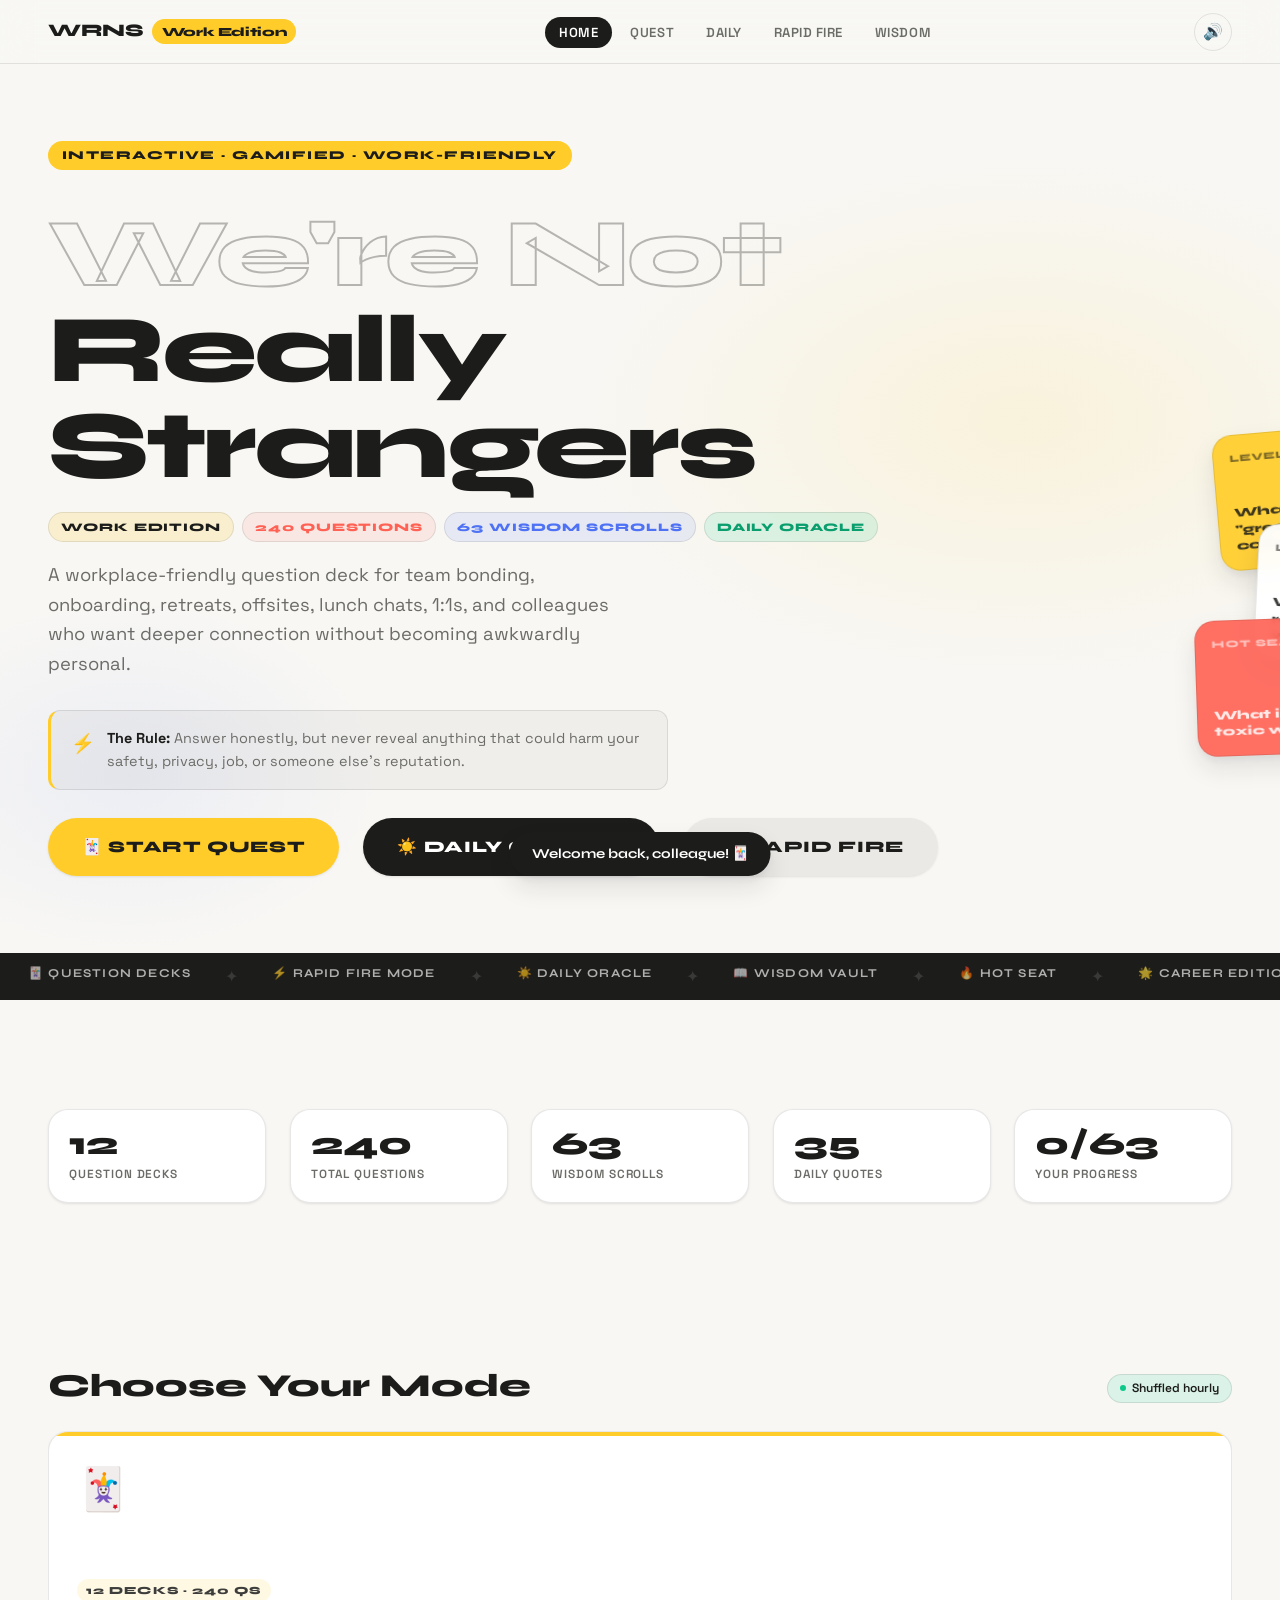
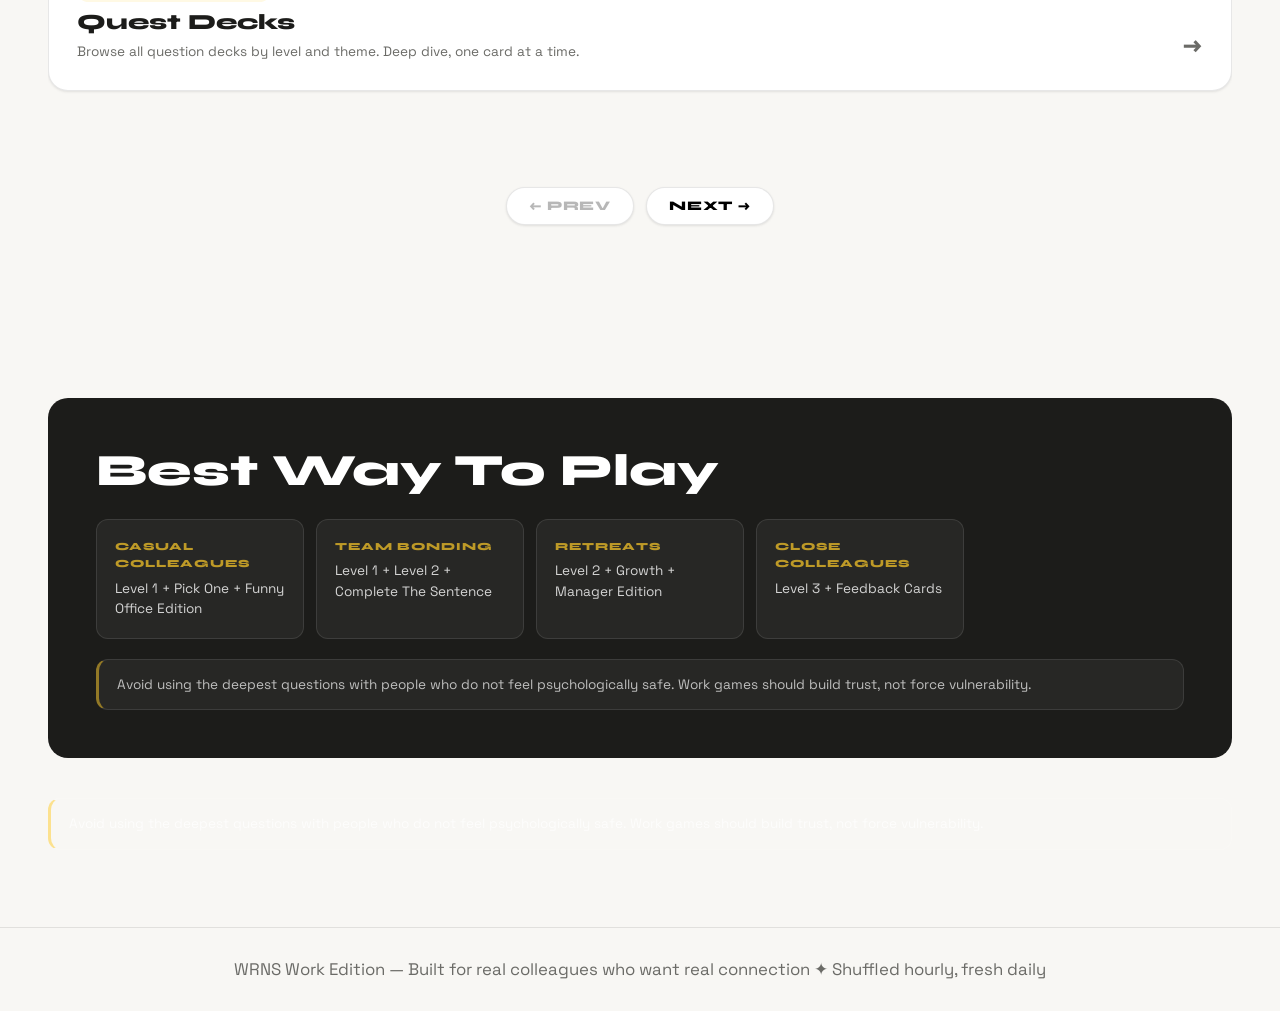
==== commit 1e673103: "Add files via upload" ====
--- a/index.html
+++ b/index.html
@@ -8,6 +8,7 @@
   <link rel="stylesheet" href="css/main.css">
   <link rel="stylesheet" href="css/animations.css">
   <style>
+    /* ── Hero ────────────────────────────────────────────────── */
     .landing-hero {
       min-height: calc(100dvh - 64px);
       display: flex;
@@ -18,23 +19,20 @@
       overflow: hidden;
     }
 
-    .hero-blobs {
+    .hero-blobs { display: none; }
+    .blob { display: none; }
+
+    /* Subtle mesh background */
+    .landing-hero::before {
+      content: '';
       position: absolute;
       inset: 0;
+      background:
+        radial-gradient(ellipse 60% 50% at 80% 40%, rgba(255,204,41,0.12) 0%, transparent 60%),
+        radial-gradient(ellipse 40% 40% at 10% 80%, rgba(79,114,245,0.07) 0%, transparent 50%);
       pointer-events: none;
       z-index: 0;
-      overflow: hidden;
-    }
-
-    .blob {
-      position: absolute;
-      border-radius: 50%;
-      filter: blur(80px);
-    }
-
-    .blob-1 { width: 500px; height: 500px; background: var(--c-yellow); opacity: 0.35; top: -100px; right: -100px; }
-    .blob-2 { width: 350px; height: 350px; background: var(--c-coral); opacity: 0.2; bottom: 0; left: -80px; }
-    .blob-3 { width: 300px; height: 300px; background: var(--c-blue); opacity: 0.12; top: 50%; right: 20%; }
+    }
 
     .hero-content { position: relative; z-index: 1; }
 
@@ -42,18 +40,19 @@
 
     .title-outline {
       font-family: var(--f-display);
-      font-size: clamp(3rem, 8vw, 7rem);
+      font-size: clamp(2.8rem, 7.5vw, 6.5rem);
       font-weight: 800;
-      -webkit-text-stroke: 3px var(--c-black);
+      -webkit-text-stroke: 2px var(--c-black);
       color: transparent;
       line-height: 1;
       letter-spacing: -0.03em;
       display: block;
+      opacity: 0.3;
     }
 
     .title-fill {
       font-family: var(--f-display);
-      font-size: clamp(3rem, 8vw, 7rem);
+      font-size: clamp(2.8rem, 7.5vw, 6.5rem);
       font-weight: 800;
       color: var(--c-black);
       line-height: 1;
@@ -63,51 +62,47 @@
 
     .title-badge-row {
       display: flex;
-      gap: 10px;
+      gap: 8px;
       align-items: center;
       flex-wrap: wrap;
-      margin: 20px 0;
+      margin: 18px 0;
     }
 
     .pill {
       display: inline-flex;
       align-items: center;
-      gap: 6px;
+      gap: 5px;
       font-family: var(--f-display);
-      font-size: 0.8rem;
+      font-size: 0.72rem;
       font-weight: 800;
       text-transform: uppercase;
       letter-spacing: 0.08em;
-      padding: 6px 14px;
+      padding: 5px 12px;
+      border-radius: var(--radius-pill);
       border: var(--border);
-      border-radius: var(--radius-pill);
-      box-shadow: var(--sh-sm);
-    }
-
-    .pill-y { background: var(--c-yellow); }
-    .pill-c { background: var(--c-coral); color: #fff; }
-    .pill-b { background: var(--c-blue); color: #fff; }
-    .pill-m { background: var(--c-mint); }
+    }
+
+    .pill-y { background: rgba(255,204,41,0.18); color: var(--c-black); }
+    .pill-c { background: rgba(255,97,84,0.1); color: var(--c-coral); }
+    .pill-b { background: rgba(79,114,245,0.1); color: var(--c-blue); }
+    .pill-m { background: rgba(13,200,138,0.12); color: #0a9e6e; }
 
     .rule-box {
       display: flex;
       align-items: flex-start;
       gap: 12px;
-      background: var(--c-black);
-      color: var(--c-white);
-      border-radius: var(--radius);
-      padding: 20px 24px;
-      margin: 32px 0;
+      background: rgba(28,28,26,0.04);
       border: var(--border);
-      box-shadow: var(--sh-md);
-      max-width: 640px;
-    }
-
-    .rule-icon { font-size: 1.5rem; flex-shrink: 0; margin-top: 2px; }
-
-    .rule-text { font-size: 0.95rem; line-height: 1.6; }
-
-    .rule-text strong { color: var(--c-yellow); }
+      border-left: 3px solid var(--c-yellow);
+      border-radius: var(--radius-sm);
+      padding: 16px 20px;
+      margin: 28px 0;
+      max-width: 620px;
+    }
+
+    .rule-icon { font-size: 1.2rem; flex-shrink: 0; margin-top: 2px; }
+    .rule-text { font-size: 0.9rem; line-height: 1.6; color: var(--c-muted); }
+    .rule-text strong { color: var(--c-black); }
 
     /* Decorative cards */
     .deco-cards {
@@ -124,138 +119,136 @@
     }
 
     .deco-card {
-      width: 200px;
-      height: 140px;
-      border: var(--border-thick);
+      width: 196px;
+      height: 136px;
+      border: var(--border);
       border-radius: var(--radius);
       box-shadow: var(--sh-lg);
       display: flex;
       flex-direction: column;
       justify-content: space-between;
-      padding: 18px;
+      padding: 16px;
       position: absolute;
       font-family: var(--f-display);
       font-weight: 800;
+      backdrop-filter: blur(4px);
     }
 
     .deco-card-1 {
-      background: var(--c-yellow);
+      background: rgba(255,204,41,0.92);
       top: -80px; left: 0;
-      transform: rotate(-6deg);
+      transform: rotate(-5deg);
     }
 
     .deco-card-2 {
-      background: var(--c-white);
+      background: rgba(255,255,255,0.95);
       top: 20px; left: 40px;
       transform: rotate(3deg);
     }
 
     .deco-card-3 {
-      background: var(--c-coral);
+      background: rgba(255,97,84,0.9);
       color: white;
       top: 110px; left: -20px;
       transform: rotate(-2deg);
     }
 
-    .deco-q { font-size: 0.8rem; line-height: 1.3; opacity: 0.8; }
-    .deco-lv { font-size: 0.65rem; text-transform: uppercase; letter-spacing: 0.1em; opacity: 0.5; }
-
-    /* Mode cards section */
-    .modes-section {
-      padding: 64px 0;
-    }
-
-    /* Stats bar */
+    .deco-q { font-size: 0.78rem; line-height: 1.3; opacity: 0.85; }
+    .deco-lv { font-size: 0.62rem; text-transform: uppercase; letter-spacing: 0.1em; opacity: 0.55; }
+
+    /* ── Modes section ─────────────────────────────────────── */
+    .modes-section { padding: 56px 0; }
+
+    /* ── Stats bar ─────────────────────────────────────────── */
     .stats-bar {
       display: flex;
       gap: var(--gap);
       flex-wrap: wrap;
-      margin: 40px 0;
+      margin: 32px 0;
     }
 
     .stat-item {
       flex: 1;
-      min-width: 140px;
+      min-width: 130px;
       display: flex;
       flex-direction: column;
-      padding: 20px 24px;
-      border: var(--border-thick);
+      padding: 18px 20px;
+      border: var(--border);
       border-radius: var(--radius);
-      background: var(--c-white);
-      box-shadow: var(--sh-md);
+      background: var(--c-surface);
+      box-shadow: var(--sh-sm);
     }
 
     .stat-val {
       font-family: var(--f-display);
-      font-size: 2.2rem;
+      font-size: 2rem;
       font-weight: 800;
       line-height: 1;
     }
 
     .stat-label {
-      font-size: 0.8rem;
+      font-size: 0.74rem;
       font-weight: 600;
-      opacity: 0.5;
+      color: var(--c-muted);
       text-transform: uppercase;
       letter-spacing: 0.08em;
-      margin-top: 6px;
-    }
-
+      margin-top: 5px;
+    }
+
+    /* ── How to play ───────────────────────────────────────── */
     .how-to-section {
       background: var(--c-black);
       color: var(--c-white);
       border-radius: var(--radius);
-      border: var(--border-thick);
-      padding: 48px;
-      margin: 48px 0;
+      padding: clamp(28px, 4vw, 48px);
+      margin: 40px 0;
     }
 
     .how-to-grid {
       display: grid;
-      grid-template-columns: repeat(auto-fill, minmax(200px, 1fr));
-      gap: 16px;
-      margin-top: 28px;
+      grid-template-columns: repeat(auto-fill, minmax(180px, 1fr));
+      gap: 12px;
+      margin-top: 24px;
     }
 
     .how-to-item {
-      background: rgba(255,255,255,0.06);
-      border: 1.5px solid rgba(255,255,255,0.15);
-      border-radius: var(--radius);
-      padding: 20px;
+      background: rgba(255,255,255,0.05);
+      border: 1px solid rgba(255,255,255,0.1);
+      border-radius: var(--radius-sm);
+      padding: 18px;
     }
 
     .how-to-label {
       font-family: var(--f-display);
-      font-size: 0.75rem;
+      font-size: 0.68rem;
       font-weight: 800;
       text-transform: uppercase;
       letter-spacing: 0.1em;
-      opacity: 0.5;
-      margin-bottom: 8px;
-    }
-
-    .how-to-value {
-      font-size: 0.9rem;
-      line-height: 1.5;
-    }
+      color: rgba(255,204,41,0.7);
+      margin-bottom: 6px;
+    }
+
+    .how-to-value { font-size: 0.85rem; line-height: 1.5; color: rgba(255,255,255,0.8); }
 
     .how-to-note {
-      margin-top: 24px;
-      padding: 16px 20px;
-      background: rgba(255,229,0,0.1);
-      border: 1px solid rgba(255,229,0,0.3);
+      margin-top: 20px;
+      padding: 14px 18px;
+      background: rgba(255,255,255,0.05);
+      border: 1px solid rgba(255,255,255,0.1);
+      border-left: 3px solid rgba(255,204,41,0.5);
       border-radius: var(--radius-sm);
-      font-size: 0.875rem;
+      font-size: 0.85rem;
       line-height: 1.6;
-      color: rgba(255,255,255,0.85);
-    }
-
+      color: rgba(255,255,255,0.7);
+    }
+
+    /* ── Footer ────────────────────────────────────────────── */
     .footer {
       border-top: var(--border);
-      padding: 32px 0;
+      padding: 28px 0;
       text-align: center;
-      font-size: 0.85rem;
-      opacity: 0.5;
+      font-size: 0.82rem;
+      color: var(--c-muted);
     }
   </style>
 </head>
@@ -300,12 +293,12 @@
       <div class="blob blob-3 float-c"></div>
     </div>
 
-    <div class="container hero-content">
+      <div class="container hero-content">
       <div class="flex" style="gap: 40px; align-items: center;">
         <div style="flex: 1; min-width: 0;">
-          <span class="hero-eyebrow anim-hero-badge">🃏 Interactive · Gamified · Adventure</span>
-
-          <div class="title-stack anim-hero-title" style="margin: 12px 0;">
+          <span class="hero-eyebrow anim-hero-badge">Interactive · Gamified · Work-Friendly</span>
+
+          <div class="title-stack anim-hero-title" style="margin: 16px 0;">
             <span class="title-outline">We're Not</span>
             <span class="title-fill">Really Strangers</span>
             <div class="title-badge-row">
@@ -330,7 +323,7 @@
           <div class="flex gap-md anim-hero-cta" style="flex-wrap: wrap;">
             <a href="pages/quest.html" class="btn btn-yellow btn-lg">🃏 Start Quest</a>
             <a href="pages/daily.html" class="btn btn-black btn-lg">☀️ Daily Oracle</a>
-            <a href="pages/rapid-fire.html" class="btn btn-coral btn-lg">⚡ Rapid Fire</a>
+            <a href="pages/rapid-fire.html" class="btn btn-ghost btn-lg">⚡ Rapid Fire</a>
           </div>
         </div>
 
@@ -427,58 +420,14 @@
         <h2 class="section-title">Choose Your Mode</h2>
         <span class="hour-badge"><span class="dot"></span> Shuffled hourly</span>
       </div>
-      <div class="mode-grid stagger">
-        <a href="pages/quest.html" class="mode-card" style="--mode-color: var(--c-yellow);">
-          <div class="mode-card-bg" style="background: var(--c-yellow);"></div>
-          <span class="mode-card-emoji">🃏</span>
-          <div class="mode-card-content">
-            <span class="mode-card-badge" style="background: var(--c-yellow);">12 Decks · 240 Qs</span>
-            <div class="mode-card-title">Quest Decks</div>
-            <div class="mode-card-desc">Browse all question decks by level and theme. Deep dive, one card at a time.</div>
-          </div>
-          <span class="mode-card-arrow">→</span>
-        </a>
-
-        <a href="pages/daily.html" class="mode-card" style="--mode-color: var(--c-coral);">
-          <div class="mode-card-bg" style="background: var(--c-coral);"></div>
-          <span class="mode-card-emoji">☀️</span>
-          <div class="mode-card-content">
-            <span class="mode-card-badge" style="background: var(--c-coral); color: white;">Fresh Every Day</span>
-            <div class="mode-card-title">Daily Oracle</div>
-            <div class="mode-card-desc">Your daily question, quote, and challenge — seeded to today's date. New every midnight.</div>
-          </div>
-          <span class="mode-card-arrow">→</span>
-        </a>
-
-        <a href="pages/rapid-fire.html" class="mode-card" style="--mode-color: var(--c-blue);">
-          <div class="mode-card-bg" style="background: var(--c-blue);"></div>
-          <span class="mode-card-emoji">⚡</span>
-          <div class="mode-card-content">
-            <span class="mode-card-badge" style="background: var(--c-blue); color: white;">Timed · Scored</span>
-            <div class="mode-card-title">Rapid Fire</div>
-            <div class="mode-card-desc">Speed through questions. Got It or Skip. Race against time. Get your score.</div>
-          </div>
-          <span class="mode-card-arrow">→</span>
-        </a>
-
-        <a href="pages/wisdom.html" class="mode-card" style="--mode-color: var(--c-purple);">
-          <div class="mode-card-bg" style="background: var(--c-purple);"></div>
-          <span class="mode-card-emoji">📖</span>
-          <div class="mode-card-content">
-            <span class="mode-card-badge" style="background: var(--c-purple); color: white;">63 Scrolls</span>
-            <div class="mode-card-title">Wisdom Vault</div>
-            <div class="mode-card-desc">The complete Work Wisdom Playbook. Every insight, tactic, and truth — all 63 sections.</div>
-          </div>
-          <span class="mode-card-arrow">→</span>
-        </a>
-      </div>
+      <div id="mode-carousel" class="mode-carousel"></div>
     </div>
   </section>
 
   <!-- HOW TO PLAY -->
   <section class="section" aria-label="How to play guide">
     <div class="container">
-      <div class="how-to-section">
+        <div class="how-to-section">
         <h2>Best Way To Play</h2>
         <div class="how-to-grid stagger">
           <div class="how-to-item">
@@ -498,6 +447,10 @@
             <div class="how-to-value">Level 3 + Feedback Cards</div>
           </div>
         </div>
+        <p class="how-to-note">
+          Avoid using the deepest questions with people who do not feel psychologically safe. Work games should build trust, not force vulnerability.
+        </p>
+      </div>
         <p class="how-to-note">
           Avoid using the deepest questions with people who do not feel psychologically safe. Work games should build trust, not force vulnerability.
         </p>
@@ -518,10 +471,123 @@
 <script src="js/data.js"></script>
 <script src="js/engine.js"></script>
 <script src="js/sounds.js"></script>
+<script src="js/carousel.js"></script>
 <script>
   // ── Init ─────────────────────────────────────────────────────
   document.addEventListener('DOMContentLoaded', () => {
     Sounds.init();
+
+    // Initialize mode carousel
+    const modeData = [
+      {
+        href: 'pages/quest.html',
+        color: 'var(--c-yellow)',
+        bgColor: 'var(--c-yellow)',
+        emoji: '🃏',
+        badge: '12 Decks · 240 Qs',
+        badgeStyle: 'background: rgba(255,204,41,0.15); color: var(--c-black);',
+        title: 'Quest Decks',
+        desc: 'Browse all question decks by level and theme. Deep dive, one card at a time.'
+      },
+      {
+        href: 'pages/daily.html',
+        color: 'var(--c-coral)',
+        bgColor: 'var(--c-coral)',
+        emoji: '☀️',
+        badge: 'Fresh Every Day',
+        badgeStyle: 'background: rgba(255,97,84,0.1); color: var(--c-coral);',
+        title: 'Daily Oracle',
+        desc: 'Your daily question and quote — seeded to today\'s date. New every midnight.'
+      },
+      {
+        href: 'pages/rapid-fire.html',
+        color: 'var(--c-blue)',
+        bgColor: 'var(--c-blue)',
+        emoji: '⚡',
+        badge: 'Timed · Scored',
+        badgeStyle: 'background: rgba(79,114,245,0.1); color: var(--c-blue);',
+        title: 'Rapid Fire',
+        desc: 'Speed through questions. Got It or Skip. Race against time. Get your score.'
+      },
+      {
+        href: 'pages/wisdom.html',
+        color: 'var(--c-purple)',
+        bgColor: 'var(--c-purple)',
+        emoji: '📖',
+        badge: '63 Scrolls',
+        badgeStyle: 'background: rgba(123,92,245,0.1); color: var(--c-purple);',
+        title: 'Wisdom Vault',
+        desc: 'The complete Work Wisdom Playbook. Every insight, tactic, and truth — all 63 sections.'
+      }
+    ];
+
+    const modeCarouselRoot = document.getElementById('mode-carousel');
+    const modeCarousel = new Carousel(modeCarouselRoot, modeData, {
+      renderCard: (item) => {
+        const card = document.createElement('a');
+        card.href = item.href;
+        card.className = 'mode-card';
+        card.style.setProperty('--mode-color', item.color);
+        card.innerHTML = `
+          <div class="mode-card-bg" style="background: ${item.bgColor};"></div>
+          <span class="mode-card-emoji">${item.emoji}</span>
+          <div class="mode-card-content">
+            <span class="mode-card-badge" style="${item.badgeStyle}">${item.badge}</span>
+            <div class="mode-card-title">${item.title}</div>
+            <div class="mode-card-desc">${item.desc}</div>
+          </div>
+          <span class="mode-card-arrow">→</span>
+        `;
+        return card;
+      },
+      onFlip: (idx, item) => {
+        Sounds.playWhoosh();
+        // Apply 3D tilt to new card
+        const newCard = modeCarouselRoot.querySelector('.mode-card');
+        if (newCard) {
+          newCard.addEventListener('mousemove', (e) => {
+            const rect = newCard.getBoundingClientRect();
+            const cx = rect.left + rect.width / 2;
+            const cy = rect.top + rect.height / 2;
+            const dx = (e.clientX - cx) / (rect.width / 2);
+            const dy = (e.clientY - cy) / (rect.height / 2);
+            newCard.style.transform = `translate(-4px,-4px) rotateY(${dx * 6}deg) rotateX(${-dy * 6}deg)`;
+          });
+          newCard.addEventListener('mouseleave', () => {
+            newCard.style.transform = '';
+          });
+          // Click sound
+          newCard.addEventListener('click', () => Sounds.playLevelUp());
+        }
+      }
+    });
+
+    // Apply 3D tilt to initial card
+    const initialCard = modeCarouselRoot.querySelector('.mode-card');
+    if (initialCard) {
+      initialCard.addEventListener('mousemove', (e) => {
+        const rect = initialCard.getBoundingClientRect();
+        const cx = rect.left + rect.width / 2;
+        const cy = rect.top + rect.height / 2;
+        const dx = (e.clientX - cx) / (rect.width / 2);
+        const dy = (e.clientY - cy) / (rect.height / 2);
+        initialCard.style.transform = `translate(-4px,-4px) rotateY(${dx * 6}deg) rotateX(${-dy * 6}deg)`;
+      });
+      initialCard.addEventListener('mouseleave', () => {
+        initialCard.style.transform = '';
+      });
+      // Click sound
+      initialCard.addEventListener('click', () => Sounds.playLevelUp());
+    }
+
+    // Enable swipe/drag for mode carousel
+    modeCarousel.enableSwipe();
+
+    // Hide carousel counter (no dots)
+    const modeCounter = modeCarouselRoot.querySelector('.carousel-counter');
+    if (modeCounter) {
+      modeCounter.style.display = 'none';
+    }
 
     // Sound toggle
     let soundOn = localStorage.getItem('wrns_sound') !== 'false';
@@ -564,8 +630,8 @@
     document.getElementById('statReadCount').textContent =
       `${Engine.getReadCount()}/${WISDOM_SECTIONS.length}`;
 
-    // 3D card tilt
-    document.querySelectorAll('.mode-card, .deck-card').forEach(card => {
+    // 3D card tilt (for deck cards only - mode cards handled in carousel)
+    document.querySelectorAll('.deck-card').forEach(card => {
       card.addEventListener('mousemove', (e) => {
         const rect = card.getBoundingClientRect();
         const cx = rect.left + rect.width / 2;
@@ -585,11 +651,6 @@
     }, { threshold: 0.1 });
     document.querySelectorAll('.fade-in').forEach(el => io.observe(el));
 
-    // Click sounds on mode cards
-    document.querySelectorAll('.mode-card').forEach(card => {
-      card.addEventListener('click', () => Sounds.playLevelUp());
-    });
-
     showToast('Welcome back, colleague! 🃏');
   });
 
--- a/css/main.css
+++ b/css/main.css
@@ -1,1357 +1,1341 @@
-/* ============================================================
-   WRNS WORK EDITION — MAIN CSS
-   Design: Adventure · Gen-Z · 3D Spatial · Framer-inspired
-   ============================================================ */
-
-/* ── Google Fonts ─────────────────────────────────────────── */
-@import url('https://fonts.googleapis.com/css2?family=Syne:wght@700;800&family=Space+Grotesk:wght@400;500;600;700&display=swap');
-
-/* ── Design Tokens ────────────────────────────────────────── */
-:root {
-  /* Palette */
-  --c-bg:      #FFF8E7;
-  --c-black:   #0A0A0A;
-  --c-white:   #FFFFFF;
-  --c-cream:   #FFF3D0;
-
-  --c-yellow:  #FFE500;
-  --c-coral:   #FF4500;
-  --c-blue:    #0047FF;
-  --c-mint:    #00D97E;
-  --c-pink:    #FF3CA0;
-  --c-purple:  #7000FF;
-  --c-orange:  #FF8A00;
-  --c-teal:    #00C8C8;
-  --c-lime:    #AAFF00;
-  --c-red:     #FF1744;
-
-  /* Deck colors */
-  --c-l1: #FFE500;
-  --c-l2: #FF8A00;
-  --c-l3: #0047FF;
-  --c-l4: #00D97E;
-  --c-l5: #FF3CA0;
-  --c-mgr: #7000FF;
-  --c-onb: #FF4500;
-  --c-con: #FF1744;
-  --c-car: #AAFF00;
-  --c-sea: #00C8C8;
-  --c-pk1: #0047FF;
-  --c-cts: #7000FF;
-
-  /* Shadows */
-  --sh-sm: 3px 3px 0 var(--c-black);
-  --sh-md: 5px 5px 0 var(--c-black);
-  --sh-lg: 8px 8px 0 var(--c-black);
-  --sh-xl: 12px 12px 0 var(--c-black);
-
-  /* Typography */
-  --f-display: 'Syne', sans-serif;
-  --f-body: 'Space Grotesk', sans-serif;
-
-  /* Borders */
-  --border: 2.5px solid var(--c-black);
-  --border-thick: 3.5px solid var(--c-black);
-  --radius: 20px;
-  --radius-sm: 12px;
-  --radius-pill: 999px;
-
-  /* Spacing */
-  --gap: clamp(12px, 2vw, 24px);
-  --section-pad: clamp(32px, 5vw, 72px);
-
-  /* Transitions */
-  --t-fast: 0.15s ease;
-  --t-med: 0.28s cubic-bezier(0.34, 1.56, 0.64, 1);
-  --t-slow: 0.5s cubic-bezier(0.16, 1, 0.3, 1);
-}
-
-/* ── Reset ────────────────────────────────────────────────── */
-*, *::before, *::after { box-sizing: border-box; margin: 0; padding: 0; }
-
-html {
-  scroll-behavior: smooth;
-  font-size: 16px;
-  -webkit-text-size-adjust: 100%;
-}
-
-body {
-  background-color: var(--c-bg);
-  color: var(--c-black);
-  font-family: var(--f-body);
-  font-size: 1rem;
-  line-height: 1.6;
-  overflow-x: hidden;
-  min-height: 100dvh;
-}
-
-/* ── Grain overlay ─────────────────────────────────────────── */
-body::after {
-  content: '';
-  position: fixed;
-  inset: 0;
-  pointer-events: none;
-  background-image: url("data:image/svg+xml,%3Csvg xmlns='http://www.w3.org/2000/svg' width='200' height='200'%3E%3Cfilter id='noise'%3E%3CfeTurbulence type='fractalNoise' baseFrequency='0.75' numOctaves='4' stitchTiles='stitch'/%3E%3C/filter%3E%3Crect width='200' height='200' filter='url(%23noise)' opacity='0.04'/%3E%3C/svg%3E");
-  z-index: 9999;
-  opacity: 0.4;
-}
-
-/* ── Typography ───────────────────────────────────────────── */
-h1, h2, h3, h4 { font-family: var(--f-display); font-weight: 800; line-height: 1.1; }
-
-h1 { font-size: clamp(2.4rem, 6vw, 5rem); }
-h2 { font-size: clamp(1.8rem, 4vw, 3rem); }
-h3 { font-size: clamp(1.3rem, 3vw, 2rem); }
-h4 { font-size: clamp(1.1rem, 2.5vw, 1.5rem); }
-
-p { font-size: clamp(0.95rem, 1.5vw, 1.1rem); }
-
-a { color: inherit; text-decoration: none; }
-
-/* ── Utility ──────────────────────────────────────────────── */
-.sr-only { position: absolute; width: 1px; height: 1px; overflow: hidden; clip: rect(0,0,0,0); }
-
-.container {
-  width: min(100%, 1280px);
-  margin: 0 auto;
-  padding: 0 clamp(16px, 4vw, 48px);
-}
-
-.flex { display: flex; }
-.flex-col { flex-direction: column; }
-.items-center { align-items: center; }
-.justify-center { justify-content: center; }
-.justify-between { justify-content: space-between; }
-.gap-sm { gap: 12px; }
-.gap-md { gap: var(--gap); }
-.gap-lg { gap: calc(var(--gap) * 1.5); }
-.text-center { text-align: center; }
-.w-full { width: 100%; }
-.overflow-hidden { overflow: hidden; }
-
-/* ── Buttons ──────────────────────────────────────────────── */
-.btn {
-  display: inline-flex;
-  align-items: center;
-  justify-content: center;
-  gap: 8px;
-  padding: 14px 28px;
-  font-family: var(--f-display);
-  font-size: 1rem;
-  font-weight: 800;
-  border: var(--border-thick);
-  border-radius: var(--radius-pill);
-  cursor: pointer;
-  box-shadow: var(--sh-md);
-  transition: transform var(--t-fast), box-shadow var(--t-fast);
-  position: relative;
-  user-select: none;
-  -webkit-tap-highlight-color: transparent;
-  text-transform: uppercase;
-  letter-spacing: 0.04em;
-}
-
-.btn:hover {
-  transform: translate(-2px, -2px);
-  box-shadow: var(--sh-lg);
-}
-
-.btn:active {
-  transform: translate(3px, 3px);
-  box-shadow: var(--sh-sm);
-}
-
-.btn-yellow { background: var(--c-yellow); color: var(--c-black); }
-.btn-black  { background: var(--c-black);  color: var(--c-white); }
-.btn-coral  { background: var(--c-coral);  color: var(--c-white); }
-.btn-blue   { background: var(--c-blue);   color: var(--c-white); }
-.btn-mint   { background: var(--c-mint);   color: var(--c-black); }
-.btn-pink   { background: var(--c-pink);   color: var(--c-white); }
-.btn-purple { background: var(--c-purple); color: var(--c-white); }
-.btn-ghost  { background: transparent; color: var(--c-black); }
-
-.btn-sm { padding: 10px 20px; font-size: 0.85rem; }
-.btn-lg { padding: 18px 36px; font-size: 1.15rem; }
-
-.btn:disabled, .btn.disabled {
-  opacity: 0.35;
-  cursor: not-allowed;
-  pointer-events: none;
-  transform: none !important;
-  box-shadow: var(--sh-sm) !important;
-}
-
-/* ── Nav ──────────────────────────────────────────────────── */
-.nav {
-  position: fixed;
-  top: 0; left: 0; right: 0;
-  z-index: 100;
-  height: 64px;
-  background: rgba(255,248,231,0.92);
-  backdrop-filter: blur(12px);
-  -webkit-backdrop-filter: blur(12px);
-  border-bottom: var(--border);
-  display: flex;
-  align-items: center;
-}
-
-.nav .container {
-  display: flex;
-  align-items: center;
-  justify-content: space-between;
-  height: 100%;
-}
-
-.nav-logo {
-  font-family: var(--f-display);
-  font-size: 1.15rem;
-  font-weight: 800;
-  display: flex;
-  align-items: center;
-  gap: 8px;
-  letter-spacing: -0.02em;
-}
-
-.nav-logo .logo-badge {
-  background: var(--c-yellow);
-  border: var(--border);
-  padding: 2px 10px;
-  border-radius: var(--radius-pill);
-  font-size: 0.85rem;
-  box-shadow: var(--sh-sm);
-  white-space: nowrap;
-}
-
-.badge-short { display: none; }
-.badge-full  { display: inline; }
-
-.nav-links {
-  display: flex;
-  align-items: center;
-  gap: 6px;
-  list-style: none;
-}
-
-.nav-links a {
-  font-weight: 600;
-  font-size: 0.875rem;
-  padding: 8px 14px;
-  border-radius: var(--radius-pill);
-  border: 2px solid transparent;
-  transition: background var(--t-fast), border-color var(--t-fast), box-shadow var(--t-fast);
-  text-transform: uppercase;
-  letter-spacing: 0.04em;
-}
-
-.nav-links a:hover,
-.nav-links a.active {
-  background: var(--c-yellow);
-  border-color: var(--c-black);
-  box-shadow: var(--sh-sm);
-}
-
-.nav-sound-btn {
-  background: none;
-  border: var(--border);
-  border-radius: var(--radius-pill);
-  width: 40px;
-  height: 40px;
-  display: flex;
-  align-items: center;
-  justify-content: center;
-  cursor: pointer;
-  font-size: 1.1rem;
-  transition: background var(--t-fast), box-shadow var(--t-fast), transform var(--t-fast);
-}
-
-.nav-sound-btn:hover {
-  background: var(--c-yellow);
-  box-shadow: var(--sh-sm);
-  transform: scale(1.1);
-}
-
-/* Mobile hamburger */
-.nav-hamburger {
-  display: none;
-  flex-direction: column;
-  gap: 5px;
-  background: none;
-  border: var(--border);
-  border-radius: 10px;
-  width: 40px;
-  height: 40px;
-  align-items: center;
-  justify-content: center;
-  cursor: pointer;
-}
-
-.nav-hamburger span {
-  display: block;
-  width: 18px;
-  height: 2.5px;
-  background: var(--c-black);
-  border-radius: 2px;
-  transition: transform 0.3s, opacity 0.3s;
-}
-
-.nav-hamburger.open span:nth-child(1) { transform: translateY(7px) rotate(45deg); }
-.nav-hamburger.open span:nth-child(2) { opacity: 0; }
-.nav-hamburger.open span:nth-child(3) { transform: translateY(-7px) rotate(-45deg); }
-
-.nav-mobile-menu {
-  display: none;
-  position: fixed;
-  top: 64px; left: 0; right: 0;
-  background: var(--c-bg);
-  border-bottom: var(--border);
-  padding: 16px;
-  z-index: 99;
-  flex-direction: column;
-  gap: 8px;
-}
-
-.nav-mobile-menu.open { display: flex; }
-
-.nav-mobile-menu a {
-  font-family: var(--f-display);
-  font-size: 1.1rem;
-  font-weight: 800;
-  padding: 14px 20px;
-  border: var(--border);
-  border-radius: var(--radius);
-  display: block;
-  background: var(--c-white);
-  box-shadow: var(--sh-sm);
-  transition: background var(--t-fast), transform var(--t-fast);
-}
-
-.nav-mobile-menu a:hover { background: var(--c-yellow); transform: translate(-2px,-2px); }
-
-/* ── Page wrapper ─────────────────────────────────────────── */
-.page {
-  padding-top: 64px;
-  min-height: 100dvh;
-}
-
-/* ── Card (base) ──────────────────────────────────────────── */
-.card {
-  background: var(--c-white);
-  border: var(--border-thick);
-  border-radius: var(--radius);
-  box-shadow: var(--sh-md);
-  transition: transform var(--t-med), box-shadow var(--t-med);
-  overflow: hidden;
-  position: relative;
-}
-
-.card:hover {
-  transform: translate(-3px, -3px);
-  box-shadow: var(--sh-lg);
-}
-
-.card:active {
-  transform: translate(2px, 2px);
-  box-shadow: var(--sh-sm);
-}
-
-/* ── Fixed-height question card ───────────────────────────── */
-.q-card {
-  height: 320px;
-  display: flex;
-  flex-direction: column;
-  padding: 28px;
-  background: var(--c-white);
-  border: var(--border-thick);
-  border-radius: var(--radius);
-  box-shadow: var(--sh-md);
-  position: relative;
-}
-
-.q-card .q-card-tag {
-  font-family: var(--f-display);
-  font-size: 0.75rem;
-  font-weight: 800;
-  text-transform: uppercase;
-  letter-spacing: 0.1em;
-  padding: 4px 12px;
-  border: var(--border);
-  border-radius: var(--radius-pill);
-  display: inline-flex;
-  align-items: center;
-  gap: 6px;
-  margin-bottom: 16px;
-  box-shadow: var(--sh-sm);
-  flex-shrink: 0;
-}
-
-.q-card .q-card-body {
-  flex: 1;
-  overflow-y: auto;
-  overscroll-behavior: contain;
-  scrollbar-width: thin;
-  scrollbar-color: var(--c-black) transparent;
-}
-
-.q-card .q-card-body::-webkit-scrollbar { width: 4px; }
-.q-card .q-card-body::-webkit-scrollbar-track { background: transparent; }
-.q-card .q-card-body::-webkit-scrollbar-thumb { background: var(--c-black); border-radius: 4px; }
-
-.q-card .q-text {
-  font-size: clamp(1.1rem, 2.5vw, 1.45rem);
-  font-weight: 700;
-  font-family: var(--f-display);
-  line-height: 1.3;
-}
-
-.q-card .q-card-footer {
-  margin-top: 16px;
-  display: flex;
-  align-items: center;
-  justify-content: space-between;
-  flex-shrink: 0;
-  font-size: 0.8rem;
-  font-weight: 600;
-  opacity: 0.5;
-}
-
-/* ── Deck grid cards ──────────────────────────────────────── */
-.deck-grid {
-  display: grid;
-  grid-template-columns: repeat(auto-fill, minmax(min(260px, 100%), 1fr));
-  gap: var(--gap);
-}
-
-.deck-card {
-  height: 200px;
-  display: flex;
-  flex-direction: column;
-  justify-content: space-between;
-  padding: 22px;
-  border: var(--border-thick);
-  border-radius: var(--radius);
-  box-shadow: var(--sh-md);
-  cursor: pointer;
-  transition: transform var(--t-med), box-shadow var(--t-med);
-  position: relative;
-  overflow: hidden;
-  background: var(--c-white);
-  user-select: none;
-  -webkit-tap-highlight-color: transparent;
-}
-
-.deck-card::before {
-  content: '';
-  position: absolute;
-  inset: 0;
-  background: var(--deck-color, var(--c-yellow));
-  opacity: 0;
-  transition: opacity var(--t-fast);
-  z-index: 0;
-}
-
-.deck-card:hover::before { opacity: 0.12; }
-.deck-card.selected::before { opacity: 0.25; }
-
-.deck-card:hover {
-  transform: translate(-4px, -4px);
-  box-shadow: var(--sh-xl);
-}
-
-.deck-card:active {
-  transform: translate(3px, 3px);
-  box-shadow: var(--sh-sm);
-}
-
-.deck-card > * { position: relative; z-index: 1; }
-
-.deck-card-top {
-  display: flex;
-  align-items: flex-start;
-  justify-content: space-between;
-}
-
-.deck-card-emoji {
-  font-size: 2rem;
-  line-height: 1;
-}
-
-.deck-card-count {
-  font-weight: 700;
-  font-size: 0.8rem;
-  padding: 4px 10px;
-  border: var(--border);
-  border-radius: var(--radius-pill);
-  box-shadow: var(--sh-sm);
-  background: var(--c-white);
-}
-
-.deck-card-title {
-  font-family: var(--f-display);
-  font-size: 1.1rem;
-  font-weight: 800;
-  line-height: 1.2;
-}
-
-.deck-card-sub {
-  font-size: 0.8rem;
-  font-weight: 500;
-  opacity: 0.65;
-  margin-top: 2px;
-}
-
-.deck-card-stripe {
-  position: absolute;
-  top: 0; right: 20px;
-  width: 6px;
-  height: 50%;
-  border-radius: 0 0 4px 4px;
-}
-
-/* ── Carousel system ──────────────────────────────────────── */
-.carousel-root {
-  width: 100%;
-  display: flex;
-  flex-direction: column;
-  gap: 16px;
-}
-
-.carousel-counter {
-  font-family: var(--f-display);
-  font-size: 0.9rem;
-  font-weight: 800;
-  text-align: center;
-  opacity: 0.5;
-  letter-spacing: 0.05em;
-}
-
-.carousel-stage {
-  width: 100%;
-  overflow: hidden;
-  position: relative;
-  min-height: 340px;
-}
-
-.carousel-card-wrap {
-  width: 100%;
-  position: relative;
-}
-
-.carousel-card {
-  width: 100%;
-}
-
-.carousel-controls {
-  display: flex;
-  align-items: center;
-  justify-content: center;
-  gap: 16px;
-}
-
-.carousel-btn {
-  font-family: var(--f-display);
-  font-size: 0.9rem;
-  font-weight: 800;
-  padding: 12px 24px;
-  border: var(--border-thick);
-  border-radius: var(--radius-pill);
-  background: var(--c-white);
-  cursor: pointer;
-  box-shadow: var(--sh-sm);
-  transition: transform var(--t-fast), box-shadow var(--t-fast), background var(--t-fast);
-  text-transform: uppercase;
-  letter-spacing: 0.06em;
-  user-select: none;
-}
-
-.carousel-btn:hover:not(.disabled) {
-  background: var(--c-black);
-  color: var(--c-white);
-  transform: translate(-2px,-2px);
-  box-shadow: var(--sh-md);
-}
-
-.carousel-btn:active:not(.disabled) {
-  transform: translate(2px,2px);
-  box-shadow: none;
-}
-
-/* ── Section hero ─────────────────────────────────────────── */
-.hero {
-  padding: var(--section-pad) 0;
-  position: relative;
-  overflow: hidden;
-}
-
-.hero-eyebrow {
-  display: inline-flex;
-  align-items: center;
-  gap: 8px;
-  font-family: var(--f-display);
-  font-size: 0.8rem;
-  font-weight: 800;
-  text-transform: uppercase;
-  letter-spacing: 0.12em;
-  padding: 6px 16px;
-  border: var(--border);
-  border-radius: var(--radius-pill);
-  background: var(--c-yellow);
-  box-shadow: var(--sh-sm);
-  margin-bottom: 24px;
-}
-
-.hero-title {
-  margin-bottom: 16px;
-}
-
-.hero-title .accent {
-  color: var(--c-coral);
-  position: relative;
-  display: inline-block;
-}
-
-.hero-sub {
-  max-width: 580px;
-  font-size: clamp(1rem, 2vw, 1.2rem);
-  opacity: 0.75;
-  margin-bottom: 32px;
-}
-
-/* ── Mode nav cards (landing page) ───────────────────────── */
-.mode-grid {
-  display: grid;
-  grid-template-columns: repeat(auto-fill, minmax(min(280px, 100%), 1fr));
-  gap: var(--gap);
-}
-
-.mode-card {
-  height: 260px;
-  display: flex;
-  flex-direction: column;
-  justify-content: space-between;
-  padding: 28px;
-  border: var(--border-thick);
-  border-radius: var(--radius);
-  box-shadow: var(--sh-md);
-  cursor: pointer;
-  text-decoration: none;
-  color: var(--c-black);
-  transition: transform var(--t-med), box-shadow var(--t-med);
-  position: relative;
-  overflow: hidden;
-  background: var(--c-white);
-}
-
-.mode-card:hover {
-  transform: translate(-5px, -5px);
-  box-shadow: var(--sh-xl);
-}
-
-.mode-card:active {
-  transform: translate(3px, 3px);
-  box-shadow: var(--sh-sm);
-}
-
-.mode-card-bg {
-  position: absolute;
-  inset: 0;
-  opacity: 0.08;
-  transition: opacity var(--t-fast);
-}
-
-.mode-card:hover .mode-card-bg { opacity: 0.15; }
-
-.mode-card-emoji {
-  font-size: 3rem;
-  line-height: 1;
-  position: relative;
-  z-index: 1;
-}
-
-.mode-card-content { position: relative; z-index: 1; }
-
-.mode-card-badge {
-  display: inline-flex;
-  align-items: center;
-  font-family: var(--f-display);
-  font-size: 0.72rem;
-  font-weight: 800;
-  text-transform: uppercase;
-  letter-spacing: 0.1em;
-  padding: 4px 10px;
-  border: var(--border);
-  border-radius: var(--radius-pill);
-  box-shadow: var(--sh-sm);
-  margin-bottom: 8px;
-}
-
-.mode-card-title {
-  font-size: 1.4rem;
-  line-height: 1.2;
-  margin-bottom: 6px;
-}
-
-.mode-card-desc {
-  font-size: 0.875rem;
-  opacity: 0.65;
-  line-height: 1.4;
-}
-
-.mode-card-arrow {
-  position: absolute;
-  bottom: 28px; right: 28px;
-  font-size: 1.4rem;
-  font-family: var(--f-display);
-  font-weight: 800;
-  transition: transform var(--t-med);
-  z-index: 1;
-}
-
-.mode-card:hover .mode-card-arrow { transform: translate(4px, -4px); }
-
-/* ── Daily oracle section ─────────────────────────────────── */
-.daily-card {
-  background: var(--c-black);
-  color: var(--c-white);
-  border-radius: var(--radius);
-  padding: 40px;
-  position: relative;
-  overflow: hidden;
-}
-
-.daily-card-type {
-  font-family: var(--f-display);
-  font-size: 0.75rem;
-  font-weight: 800;
-  text-transform: uppercase;
-  letter-spacing: 0.14em;
-  opacity: 0.5;
-  margin-bottom: 16px;
-}
-
-.daily-card-q {
-  font-family: var(--f-display);
-  font-size: clamp(1.4rem, 3.5vw, 2.2rem);
-  font-weight: 800;
-  line-height: 1.2;
-  margin-bottom: 24px;
-}
-
-.daily-card-deck {
-  display: inline-flex;
-  align-items: center;
-  gap: 6px;
-  padding: 6px 14px;
-  border: 2px solid rgba(255,255,255,0.2);
-  border-radius: var(--radius-pill);
-  font-size: 0.8rem;
-  font-weight: 600;
-  opacity: 0.7;
-}
-
-/* Quote card */
-.quote-card {
-  background: var(--c-yellow);
-  border: var(--border-thick);
-  border-radius: var(--radius);
-  padding: 40px;
-  box-shadow: var(--sh-lg);
-  position: relative;
-}
-
-.quote-card-text {
-  font-family: var(--f-display);
-  font-size: clamp(1.2rem, 3vw, 1.8rem);
-  font-weight: 800;
-  line-height: 1.3;
-  margin-bottom: 20px;
-}
-
-.quote-card-text::before {
-  content: '"';
-  font-size: 4rem;
-  line-height: 0.6;
-  font-family: serif;
-  opacity: 0.15;
-  display: block;
-  margin-bottom: 8px;
-}
-
-.quote-card-tag {
-  display: inline-flex;
-  align-items: center;
-  gap: 6px;
-  padding: 5px 12px;
-  border: var(--border);
-  border-radius: var(--radius-pill);
-  font-size: 0.78rem;
-  font-weight: 700;
-  background: var(--c-white);
-  box-shadow: var(--sh-sm);
-}
-
-/* ── Countdown ────────────────────────────────────────────── */
-.countdown {
-  display: inline-flex;
-  align-items: center;
-  gap: 12px;
-  font-family: var(--f-display);
-  font-size: 1.4rem;
-  font-weight: 800;
-  border: var(--border-thick);
-  border-radius: var(--radius-pill);
-  padding: 10px 24px;
-  background: var(--c-white);
-  box-shadow: var(--sh-md);
-}
-
-.countdown-label {
-  font-size: 0.75rem;
-  font-weight: 700;
-  text-transform: uppercase;
-  letter-spacing: 0.08em;
-  opacity: 0.5;
-}
-
-/* ── Wisdom explorer ──────────────────────────────────────── */
-.wisdom-grid {
-  display: grid;
-  grid-template-columns: repeat(auto-fill, minmax(min(300px, 100%), 1fr));
-  gap: var(--gap);
-}
-
-.wisdom-card {
-  height: 220px;
-  display: flex;
-  flex-direction: column;
-  justify-content: space-between;
-  padding: 24px;
-  border: var(--border-thick);
-  border-radius: var(--radius);
-  box-shadow: var(--sh-md);
-  cursor: pointer;
-  background: var(--c-white);
-  transition: transform var(--t-med), box-shadow var(--t-med), background var(--t-fast);
-  position: relative;
-  overflow: hidden;
-  user-select: none;
-}
-
-.wisdom-card:hover {
-  transform: translate(-3px, -3px);
-  box-shadow: var(--sh-lg);
-}
-
-.wisdom-card.read {
-  background: var(--c-cream);
-}
-
-.wisdom-card.read::after {
-  content: '✓';
-  position: absolute;
-  top: 12px;
-  right: 16px;
-  width: 28px;
-  height: 28px;
-  background: var(--c-mint);
-  border: var(--border);
-  border-radius: 50%;
-  display: flex;
-  align-items: center;
-  justify-content: center;
-  font-size: 0.8rem;
-  font-weight: 800;
-  box-shadow: var(--sh-sm);
-  line-height: 28px;
-  text-align: center;
-}
-
-.wisdom-card-emoji { font-size: 2rem; }
-
-.wisdom-card-tag {
-  display: inline-flex;
-  align-items: center;
-  font-size: 0.7rem;
-  font-weight: 700;
-  text-transform: uppercase;
-  letter-spacing: 0.1em;
-  padding: 3px 10px;
-  border: 1.5px solid var(--c-black);
-  border-radius: var(--radius-pill);
-  background: var(--c-yellow);
-  box-shadow: 2px 2px 0 var(--c-black);
-}
-
-.wisdom-card-title {
-  font-family: var(--f-display);
-  font-size: 1rem;
-  font-weight: 800;
-  line-height: 1.25;
-  margin-top: 10px;
-}
-
-/* Modal overlay */
-.modal-overlay {
-  position: fixed;
-  inset: 0;
-  background: rgba(10,10,10,0.75);
-  z-index: 200;
-  display: flex;
-  align-items: center;
-  justify-content: center;
-  padding: 20px;
-  backdrop-filter: blur(4px);
-  -webkit-backdrop-filter: blur(4px);
-  animation: overlayIn var(--t-fast) ease;
-}
-
-@keyframes overlayIn { from { opacity: 0; } to { opacity: 1; } }
-
-.modal {
-  background: var(--c-white);
-  border: var(--border-thick);
-  border-radius: var(--radius);
-  box-shadow: var(--sh-xl);
-  width: min(680px, 100%);
-  max-height: min(80dvh, 700px);
-  display: flex;
-  flex-direction: column;
-  animation: modalIn var(--t-med) cubic-bezier(0.34, 1.56, 0.64, 1);
-  overflow: hidden;
-}
-
-@keyframes modalIn {
-  from { transform: scale(0.85) translateY(20px); opacity: 0; }
-  to { transform: scale(1) translateY(0); opacity: 1; }
-}
-
-.modal-header {
-  display: flex;
-  align-items: flex-start;
-  justify-content: space-between;
-  padding: 24px 28px 16px;
-  border-bottom: var(--border);
-  flex-shrink: 0;
-}
-
-.modal-title { font-size: 1.2rem; line-height: 1.3; }
-.modal-emoji { font-size: 1.8rem; margin-right: 10px; }
-
-.modal-close {
-  background: none;
-  border: var(--border);
-  border-radius: 50%;
-  width: 36px;
-  height: 36px;
-  display: flex;
-  align-items: center;
-  justify-content: center;
-  cursor: pointer;
-  font-size: 1rem;
-  flex-shrink: 0;
-  transition: background var(--t-fast), transform var(--t-fast);
-}
-
-.modal-close:hover {
-  background: var(--c-black);
-  color: var(--c-white);
-  transform: rotate(90deg);
-}
-
-.modal-body {
-  flex: 1;
-  overflow-y: auto;
-  padding: 24px 28px;
-  white-space: pre-line;
-  font-size: 0.95rem;
-  line-height: 1.7;
-  scrollbar-width: thin;
-}
-
-.modal-footer {
-  padding: 16px 28px;
-  border-top: var(--border);
-  display: flex;
-  gap: 12px;
-  flex-shrink: 0;
-}
-
-/* ── Rapid Fire ───────────────────────────────────────────── */
-.rf-container {
-  max-width: 640px;
-  margin: 0 auto;
-}
-
-.rf-timer-bar {
-  height: 8px;
-  background: var(--c-yellow);
-  border: var(--border);
-  border-radius: var(--radius-pill);
-  box-shadow: var(--sh-sm);
-  overflow: hidden;
-  position: relative;
-}
-
-.rf-timer-fill {
-  position: absolute;
-  inset: 0;
-  background: var(--c-coral);
-  transform-origin: left;
-  transition: transform 1s linear;
-}
-
-.rf-card {
-  background: var(--c-black);
-  color: var(--c-white);
-  border: 3px solid var(--c-black);
-  border-radius: var(--radius);
-  padding: clamp(32px, 6vw, 56px);
-  min-height: 260px;
-  display: flex;
-  flex-direction: column;
-  justify-content: center;
-  box-shadow: var(--sh-lg);
-  position: relative;
-  overflow: hidden;
-}
-
-.rf-question {
-  font-family: var(--f-display);
-  font-size: clamp(1.3rem, 4vw, 2rem);
-  font-weight: 800;
-  line-height: 1.25;
-  margin-bottom: 12px;
-}
-
-.rf-deck-label {
-  font-size: 0.8rem;
-  font-weight: 600;
-  opacity: 0.4;
-  text-transform: uppercase;
-  letter-spacing: 0.1em;
-}
-
-.rf-actions {
-  display: grid;
-  grid-template-columns: 1fr 1fr;
-  gap: 12px;
-}
-
-.rf-score-board {
-  display: flex;
-  gap: 16px;
-  justify-content: center;
-  flex-wrap: wrap;
-}
-
-.rf-stat {
-  display: flex;
-  flex-direction: column;
-  align-items: center;
-  padding: 20px 24px;
-  border: var(--border-thick);
-  border-radius: var(--radius);
-  background: var(--c-white);
-  box-shadow: var(--sh-md);
-  min-width: 100px;
-}
-
-.rf-stat-val {
-  font-family: var(--f-display);
-  font-size: 2.5rem;
-  font-weight: 800;
-  line-height: 1;
-}
-
-.rf-stat-lbl {
-  font-size: 0.75rem;
-  font-weight: 600;
-  opacity: 0.5;
-  text-transform: uppercase;
-  letter-spacing: 0.08em;
-  margin-top: 6px;
-}
-
-/* ── Progress bar ─────────────────────────────────────────── */
-.progress-bar {
-  height: 12px;
-  background: var(--c-cream);
-  border: var(--border);
-  border-radius: var(--radius-pill);
-  box-shadow: var(--sh-sm);
-  overflow: hidden;
-  position: relative;
-}
-
-.progress-fill {
-  height: 100%;
-  background: var(--c-mint);
-  border-radius: var(--radius-pill);
-  transition: width 0.5s var(--t-med);
-}
-
-/* ── Badge / chip ─────────────────────────────────────────── */
-.badge {
-  display: inline-flex;
-  align-items: center;
-  gap: 5px;
-  font-family: var(--f-display);
-  font-size: 0.72rem;
-  font-weight: 800;
-  text-transform: uppercase;
-  letter-spacing: 0.1em;
-  padding: 4px 12px;
-  border: var(--border);
-  border-radius: var(--radius-pill);
-  box-shadow: var(--sh-sm);
-  user-select: none;
-}
-
-/* ── Floating background blobs ────────────────────────────── */
-.blob-bg {
-  position: absolute;
-  border-radius: 50%;
-  filter: blur(60px);
-  pointer-events: none;
-  z-index: 0;
-}
-
-/* ── 3D tilt wrapper ──────────────────────────────────────── */
-.tilt-wrap {
-  perspective: 800px;
-  transform-style: preserve-3d;
-}
-
-.tilt-inner {
-  transition: transform 0.1s linear;
-  transform-style: preserve-3d;
-}
-
-/* ── Scroll fade-in ───────────────────────────────────────── */
-.fade-in {
-  opacity: 0;
-  transform: translateY(24px);
-  transition: opacity 0.5s ease, transform 0.5s ease;
-}
-
-.fade-in.visible {
-  opacity: 1;
-  transform: none;
-}
-
-/* ── Section separator ────────────────────────────────────── */
-.divider {
-  border: none;
-  border-top: var(--border);
-  margin: var(--gap) 0;
-}
-
-/* ── Tag filters ──────────────────────────────────────────── */
-.tag-carousel-wrap {
-  display: flex;
-  align-items: center;
-  gap: 8px;
-}
-
-.tag-scroll-btn {
-  flex-shrink: 0;
-  width: 34px;
-  height: 34px;
-  border: var(--border);
-  border-radius: 50%;
-  background: var(--c-white);
-  box-shadow: var(--sh-sm);
-  cursor: pointer;
-  font-family: var(--f-display);
-  font-weight: 800;
-  font-size: 0.9rem;
-  display: flex;
-  align-items: center;
-  justify-content: center;
-  transition: background var(--t-fast), transform var(--t-fast), box-shadow var(--t-fast);
-  user-select: none;
-  line-height: 1;
-}
-
-.tag-scroll-btn:hover:not(:disabled) {
-  background: var(--c-black);
-  color: var(--c-white);
-  transform: translate(-1px, -1px);
-  box-shadow: var(--sh-md);
-}
-
-.tag-scroll-btn:active:not(:disabled) {
-  transform: translate(1px, 1px);
-  box-shadow: none;
-}
-
-.tag-scroll-btn:disabled {
-  opacity: 0.28;
-  cursor: default;
-  box-shadow: none;
-}
-
-.tag-filter-scroll {
-  flex: 1;
-  overflow-x: auto;
-  scrollbar-width: none;
-  -ms-overflow-style: none;
-  scroll-behavior: smooth;
-}
-
-.tag-filter-scroll::-webkit-scrollbar { display: none; }
-
-.tag-filter-row {
-  display: flex;
-  gap: 8px;
-  flex-wrap: nowrap;
-  align-items: center;
-  padding: 4px 0;
-}
-
-.tag-filter {
-  font-family: var(--f-display);
-  font-size: 0.78rem;
-  font-weight: 800;
-  text-transform: uppercase;
-  letter-spacing: 0.08em;
-  padding: 6px 14px;
-  border: var(--border);
-  border-radius: var(--radius-pill);
-  background: var(--c-white);
-  box-shadow: var(--sh-sm);
-  cursor: pointer;
-  transition: background var(--t-fast), transform var(--t-fast);
-  user-select: none;
-}
-
-.tag-filter:hover { background: var(--c-yellow); transform: translate(-1px,-1px); }
-.tag-filter.active { background: var(--c-black); color: var(--c-white); transform: translate(-1px,-1px); }
-
-/* ── Hour refresh indicator ───────────────────────────────── */
-.hour-badge {
-  display: inline-flex;
-  align-items: center;
-  gap: 6px;
-  font-size: 0.78rem;
-  font-weight: 600;
-  padding: 5px 12px;
-  border: var(--border);
-  border-radius: var(--radius-pill);
-  background: var(--c-mint);
-  box-shadow: var(--sh-sm);
-}
-
-.hour-badge .dot {
-  width: 7px;
-  height: 7px;
-  background: var(--c-black);
-  border-radius: 50%;
-  animation: pulse 1.5s infinite;
-}
-
-@keyframes pulse {
-  0%, 100% { transform: scale(1); opacity: 1; }
-  50% { transform: scale(1.4); opacity: 0.6; }
-}
-
-/* ── Sections / layout helpers ────────────────────────────── */
-.section {
-  padding: var(--section-pad) 0;
-}
-
-.section-header {
-  display: flex;
-  align-items: flex-end;
-  justify-content: space-between;
-  gap: 16px;
-  margin-bottom: 28px;
-  flex-wrap: wrap;
-}
-
-.section-title {
-  font-size: clamp(1.4rem, 3vw, 2.2rem);
-}
-
-/* ── Toast notification ───────────────────────────────────── */
-.toast {
-  position: fixed;
-  bottom: 24px;
-  left: 50%;
-  transform: translateX(-50%) translateY(80px);
-  background: var(--c-black);
-  color: var(--c-white);
-  padding: 12px 24px;
-  border-radius: var(--radius-pill);
-  font-family: var(--f-display);
-  font-size: 0.9rem;
-  font-weight: 700;
-  z-index: 300;
-  transition: transform var(--t-med);
-  border: var(--border);
-  box-shadow: var(--sh-md);
-  white-space: nowrap;
-}
-
-.toast.show { transform: translateX(-50%) translateY(0); }
-
-/* ── Sound toggle ─────────────────────────────────────────── */
-.sound-off .nav-sound-btn { opacity: 0.5; }
-
-/* ── Back link ────────────────────────────────────────────── */
-.back-link {
-  display: inline-flex;
-  align-items: center;
-  gap: 8px;
-  font-family: var(--f-display);
-  font-size: 0.85rem;
-  font-weight: 800;
-  text-transform: uppercase;
-  letter-spacing: 0.06em;
-  padding: 8px 16px;
-  border: var(--border);
-  border-radius: var(--radius-pill);
-  background: var(--c-white);
-  box-shadow: var(--sh-sm);
-  cursor: pointer;
-  transition: background var(--t-fast), transform var(--t-fast);
-  text-decoration: none;
-  color: var(--c-black);
-}
-
-.back-link:hover {
-  background: var(--c-yellow);
-  transform: translate(-2px, -2px);
-  box-shadow: var(--sh-md);
-}
-
-/* ── Grid layout helpers ──────────────────────────────────── */
-.grid-2 { display: grid; grid-template-columns: repeat(2, 1fr); gap: var(--gap); }
-.grid-3 { display: grid; grid-template-columns: repeat(3, 1fr); gap: var(--gap); }
-
-/* ── Responsive ───────────────────────────────────────────── */
-@media (max-width: 1024px) {
-  .grid-3 { grid-template-columns: repeat(2, 1fr); }
-}
-
-@media (max-width: 768px) {
-  .nav-links { display: none; }
-  .nav-hamburger { display: flex; }
-  .kbd-hint { display: none; }
-  .grid-2, .grid-3 { grid-template-columns: 1fr; }
-  .deck-grid { grid-template-columns: repeat(auto-fill, minmax(min(220px, 100%), 1fr)); }
-  .rf-actions { grid-template-columns: 1fr; }
-  .section-header { flex-direction: column; align-items: flex-start; }
-  .daily-card { padding: 28px; }
-  .quote-card { padding: 28px; }
-  .modal { max-height: 90dvh; }
-  .modal-header, .modal-body, .modal-footer { padding-left: 20px; padding-right: 20px; }
-}
-
-@media (max-width: 480px) {
-  .deck-grid { grid-template-columns: 1fr 1fr; }
-  .deck-card { height: 170px; padding: 16px; }
-  .mode-card { height: 220px; padding: 20px; }
-  .q-card { height: 280px; padding: 20px; }
-  .badge-full  { display: none; }
-  .badge-short { display: inline; }
-}
+﻿/* ============================================================
+   WRNS WORK EDITION — MAIN CSS
+   Design: Minimal · Vibey · Work-Friendly · Cross-Platform
+   ============================================================ */
+
+/* ── Google Fonts ─────────────────────────────────────────── */
+@import url('https://fonts.googleapis.com/css2?family=Syne:wght@700;800&family=Space+Grotesk:wght@400;500;600;700&display=swap');
+
+/* ── Design Tokens ────────────────────────────────────────── */
+:root {
+  /* Backgrounds & Surfaces */
+  --c-bg:       #F8F7F4;
+  --c-surface:  #FFFFFF;
+  --c-cream:    #F0EFE9;
+
+  /* Text */
+  --c-black:    #1C1C1A;
+  --c-white:    #FFFFFF;
+  --c-muted:    #6B6B67;
+  --c-subtle:   #A3A39F;
+
+  /* Accent Palette */
+  --c-yellow:   #FFCC29;
+  --c-coral:    #FF6154;
+  --c-blue:     #4F72F5;
+  --c-mint:     #0DC88A;
+  --c-pink:     #F072A9;
+  --c-purple:   #7B5CF5;
+  --c-orange:   #F5803A;
+  --c-teal:     #18C5D5;
+  --c-lime:     #9DCC45;
+  --c-red:      #F24556;
+
+  /* Deck Colors */
+  --c-l1:  #FFCC29;
+  --c-l2:  #F5803A;
+  --c-l3:  #4F72F5;
+  --c-l4:  #0DC88A;
+  --c-l5:  #F072A9;
+  --c-mgr: #7B5CF5;
+  --c-onb: #FF6154;
+  --c-con: #F24556;
+  --c-car: #9DCC45;
+  --c-sea: #18C5D5;
+  --c-pk1: #4F72F5;
+  --c-cts: #7B5CF5;
+
+  /* Shadows — soft, layered */
+  --sh-sm:  0 1px 3px rgba(28,28,26,0.07), 0 1px 2px rgba(28,28,26,0.04);
+  --sh-md:  0 4px 12px rgba(28,28,26,0.09), 0 2px 4px rgba(28,28,26,0.04);
+  --sh-lg:  0 12px 24px rgba(28,28,26,0.1), 0 4px 8px rgba(28,28,26,0.05);
+  --sh-xl:  0 24px 48px rgba(28,28,26,0.12), 0 8px 16px rgba(28,28,26,0.06);
+
+  /* Typography */
+  --f-display: 'Syne', sans-serif;
+  --f-body:    'Space Grotesk', sans-serif;
+
+  /* Borders */
+  --border:       1px solid rgba(28,28,26,0.1);
+  --border-thick: 1.5px solid rgba(28,28,26,0.14);
+  --radius:       20px;
+  --radius-sm:    12px;
+  --radius-pill:  999px;
+
+  /* Spacing */
+  --gap:          clamp(12px, 2vw, 24px);
+  --section-pad:  clamp(40px, 6vw, 80px);
+
+  /* Transitions */
+  --t-fast:  0.14s ease;
+  --t-med:   0.26s cubic-bezier(0.4, 0, 0.2, 1);
+  --t-slow:  0.45s cubic-bezier(0.4, 0, 0.2, 1);
+}
+
+/* ── Reset ────────────────────────────────────────────────── */
+*, *::before, *::after { box-sizing: border-box; margin: 0; padding: 0; }
+
+html {
+  scroll-behavior: smooth;
+  font-size: 16px;
+  -webkit-text-size-adjust: 100%;
+}
+
+body {
+  background-color: var(--c-bg);
+  color: var(--c-black);
+  font-family: var(--f-body);
+  font-size: 1rem;
+  line-height: 1.6;
+  overflow-x: hidden;
+  min-height: 100dvh;
+}
+
+/* ── Typography ───────────────────────────────────────────── */
+h1, h2, h3, h4 { font-family: var(--f-display); font-weight: 800; line-height: 1.1; }
+
+h1 { font-size: clamp(2.2rem, 5.5vw, 4.5rem); }
+h2 { font-size: clamp(1.6rem, 3.5vw, 2.8rem); }
+h3 { font-size: clamp(1.2rem, 2.5vw, 1.8rem); }
+h4 { font-size: clamp(1rem, 2vw, 1.4rem); }
+
+p { font-size: clamp(0.9rem, 1.5vw, 1.05rem); }
+
+a { color: inherit; text-decoration: none; }
+
+/* ── Utility ──────────────────────────────────────────────── */
+.sr-only { position: absolute; width: 1px; height: 1px; overflow: hidden; clip: rect(0,0,0,0); }
+
+.container {
+  width: min(100%, 1280px);
+  margin: 0 auto;
+  padding: 0 clamp(16px, 4vw, 48px);
+}
+
+.flex         { display: flex; }
+.flex-col     { flex-direction: column; }
+.items-center { align-items: center; }
+.justify-center   { justify-content: center; }
+.justify-between  { justify-content: space-between; }
+.gap-sm  { gap: 12px; }
+.gap-md  { gap: var(--gap); }
+.gap-lg  { gap: calc(var(--gap) * 1.5); }
+.text-center   { text-align: center; }
+.w-full        { width: 100%; }
+.overflow-hidden { overflow: hidden; }
+
+/* ── Buttons ──────────────────────────────────────────────── */
+.btn {
+  display: inline-flex;
+  align-items: center;
+  justify-content: center;
+  gap: 8px;
+  padding: 13px 26px;
+  font-family: var(--f-display);
+  font-size: 0.875rem;
+  font-weight: 800;
+  border: none;
+  border-radius: var(--radius-pill);
+  cursor: pointer;
+  box-shadow: var(--sh-sm);
+  transition: transform var(--t-fast), box-shadow var(--t-fast), filter var(--t-fast);
+  position: relative;
+  user-select: none;
+  -webkit-tap-highlight-color: transparent;
+  text-transform: uppercase;
+  letter-spacing: 0.04em;
+}
+
+.btn:hover {
+  transform: translateY(-2px);
+  box-shadow: var(--sh-md);
+  filter: brightness(1.04);
+}
+
+.btn:active {
+  transform: translateY(0);
+  box-shadow: var(--sh-sm);
+  filter: brightness(0.97);
+}
+
+.btn-yellow { background: var(--c-yellow); color: var(--c-black); }
+.btn-black  { background: var(--c-black);  color: var(--c-white); }
+.btn-coral  { background: var(--c-coral);  color: var(--c-white); }
+.btn-blue   { background: var(--c-blue);   color: var(--c-white); }
+.btn-mint   { background: var(--c-mint);   color: var(--c-black); }
+.btn-pink   { background: var(--c-pink);   color: var(--c-white); }
+.btn-purple { background: var(--c-purple); color: var(--c-white); }
+.btn-ghost  { background: rgba(28,28,26,0.06); color: var(--c-black); }
+
+.btn-sm { padding: 9px 18px; font-size: 0.78rem; }
+.btn-lg { padding: 16px 34px; font-size: 1rem; }
+
+.btn:disabled, .btn.disabled {
+  opacity: 0.35;
+  cursor: not-allowed;
+  pointer-events: none;
+  transform: none !important;
+}
+
+/* ── Nav ──────────────────────────────────────────────────── */
+.nav {
+  position: fixed;
+  top: 0; left: 0; right: 0;
+  z-index: 100;
+  height: 64px;
+  background: rgba(248,247,244,0.88);
+  backdrop-filter: blur(16px);
+  -webkit-backdrop-filter: blur(16px);
+  border-bottom: var(--border);
+  display: flex;
+  align-items: center;
+}
+
+.nav .container {
+  display: flex;
+  align-items: center;
+  justify-content: space-between;
+  height: 100%;
+}
+
+.nav-logo {
+  font-family: var(--f-display);
+  font-size: 1.1rem;
+  font-weight: 800;
+  display: flex;
+  align-items: center;
+  gap: 8px;
+  letter-spacing: -0.02em;
+}
+
+.nav-logo .logo-badge {
+  background: var(--c-yellow);
+  padding: 3px 10px;
+  border-radius: var(--radius-pill);
+  font-size: 0.78rem;
+  white-space: nowrap;
+}
+
+.badge-short { display: none; }
+.badge-full  { display: inline; }
+
+.nav-links {
+  display: flex;
+  align-items: center;
+  gap: 4px;
+  list-style: none;
+}
+
+.nav-links a {
+  font-weight: 600;
+  font-size: 0.82rem;
+  padding: 7px 14px;
+  border-radius: var(--radius-pill);
+  transition: background var(--t-fast), color var(--t-fast);
+  text-transform: uppercase;
+  letter-spacing: 0.04em;
+  color: var(--c-muted);
+}
+
+.nav-links a:hover {
+  background: rgba(28,28,26,0.07);
+  color: var(--c-black);
+}
+
+.nav-links a.active {
+  background: var(--c-black);
+  color: var(--c-white);
+}
+
+.nav-sound-btn {
+  background: none;
+  border: var(--border);
+  border-radius: var(--radius-pill);
+  width: 38px;
+  height: 38px;
+  display: flex;
+  align-items: center;
+  justify-content: center;
+  cursor: pointer;
+  font-size: 1rem;
+  transition: background var(--t-fast), transform var(--t-fast);
+  color: var(--c-muted);
+}
+
+.nav-sound-btn:hover {
+  background: rgba(28,28,26,0.07);
+  transform: scale(1.08);
+  color: var(--c-black);
+}
+
+/* Mobile hamburger */
+.nav-hamburger {
+  display: none;
+  flex-direction: column;
+  gap: 5px;
+  background: none;
+  border: var(--border);
+  border-radius: var(--radius-sm);
+  width: 40px;
+  height: 40px;
+  align-items: center;
+  justify-content: center;
+  cursor: pointer;
+}
+
+.nav-hamburger span {
+  display: block;
+  width: 18px;
+  height: 2px;
+  background: var(--c-black);
+  border-radius: 2px;
+  transition: transform 0.3s, opacity 0.3s;
+}
+
+.nav-hamburger.open span:nth-child(1) { transform: translateY(7px) rotate(45deg); }
+.nav-hamburger.open span:nth-child(2) { opacity: 0; }
+.nav-hamburger.open span:nth-child(3) { transform: translateY(-7px) rotate(-45deg); }
+
+/* Mobile menu */
+.nav-mobile-menu {
+  display: none;
+  position: fixed;
+  top: 64px; left: 0; right: 0;
+  background: var(--c-surface);
+  border-bottom: var(--border);
+  padding: 12px 16px 20px;
+  z-index: 99;
+  flex-direction: column;
+  gap: 6px;
+  box-shadow: var(--sh-md);
+}
+
+.nav-mobile-menu.open { display: flex; }
+
+.nav-mobile-menu a {
+  font-family: var(--f-display);
+  font-size: 1rem;
+  font-weight: 800;
+  padding: 13px 20px;
+  border-radius: var(--radius-sm);
+  display: block;
+  background: var(--c-bg);
+  transition: background var(--t-fast), transform var(--t-fast);
+  color: var(--c-black);
+}
+
+.nav-mobile-menu a:hover {
+  background: var(--c-yellow);
+  transform: translateX(4px);
+}
+
+/* ── Page wrapper ─────────────────────────────────────────── */
+.page {
+  padding-top: 64px;
+  min-height: 100dvh;
+}
+
+/* ── Card (base) ──────────────────────────────────────────── */
+.card {
+  background: var(--c-surface);
+  border: var(--border);
+  border-radius: var(--radius);
+  box-shadow: var(--sh-sm);
+  transition: transform var(--t-med), box-shadow var(--t-med);
+  overflow: hidden;
+  position: relative;
+}
+
+.card:hover {
+  transform: translateY(-3px);
+  box-shadow: var(--sh-md);
+}
+
+.card:active {
+  transform: translateY(-1px);
+  box-shadow: var(--sh-sm);
+}
+
+/* ── Fixed-height question card ───────────────────────────── */
+.q-card {
+  height: 320px;
+  display: flex;
+  flex-direction: column;
+  padding: 28px;
+  background: var(--c-surface);
+  border: var(--border-thick);
+  border-radius: var(--radius);
+  box-shadow: var(--sh-md);
+  position: relative;
+}
+
+.q-card .q-card-tag {
+  font-family: var(--f-display);
+  font-size: 0.72rem;
+  font-weight: 800;
+  text-transform: uppercase;
+  letter-spacing: 0.1em;
+  padding: 4px 12px;
+  border-radius: var(--radius-pill);
+  display: inline-flex;
+  align-items: center;
+  gap: 6px;
+  margin-bottom: 16px;
+  flex-shrink: 0;
+  background: rgba(28,28,26,0.06);
+}
+
+.q-card .q-card-body {
+  flex: 1;
+  overflow-y: auto;
+  overscroll-behavior: contain;
+  scrollbar-width: thin;
+  scrollbar-color: rgba(28,28,26,0.2) transparent;
+}
+
+.q-card .q-card-body::-webkit-scrollbar { width: 3px; }
+.q-card .q-card-body::-webkit-scrollbar-track { background: transparent; }
+.q-card .q-card-body::-webkit-scrollbar-thumb { background: rgba(28,28,26,0.2); border-radius: 4px; }
+
+.q-card .q-text {
+  font-size: clamp(1.1rem, 2.5vw, 1.45rem);
+  font-weight: 700;
+  font-family: var(--f-display);
+  line-height: 1.3;
+}
+
+.q-card .q-card-footer {
+  margin-top: 16px;
+  display: flex;
+  align-items: center;
+  justify-content: space-between;
+  flex-shrink: 0;
+  font-size: 0.78rem;
+  font-weight: 600;
+  color: var(--c-muted);
+}
+
+/* ── Deck grid cards ──────────────────────────────────────── */
+.deck-grid {
+  display: grid;
+  grid-template-columns: repeat(auto-fill, minmax(min(260px, 100%), 1fr));
+  gap: var(--gap);
+}
+
+.deck-card {
+  height: 200px;
+  display: flex;
+  flex-direction: column;
+  justify-content: space-between;
+  padding: 22px;
+  border: var(--border);
+  border-radius: var(--radius);
+  box-shadow: var(--sh-sm);
+  cursor: pointer;
+  transition: transform var(--t-med), box-shadow var(--t-med);
+  position: relative;
+  overflow: hidden;
+  background: var(--c-surface);
+  user-select: none;
+  -webkit-tap-highlight-color: transparent;
+}
+
+.deck-card::before {
+  content: '';
+  position: absolute;
+  top: 0; left: 0; right: 0;
+  height: 4px;
+  background: var(--deck-color, var(--c-yellow));
+  opacity: 1;
+  z-index: 0;
+}
+
+.deck-card::after {
+  content: '';
+  position: absolute;
+  inset: 0;
+  background: var(--deck-color, var(--c-yellow));
+  opacity: 0;
+  transition: opacity var(--t-fast);
+  z-index: 0;
+}
+
+.deck-card:hover::after { opacity: 0.05; }
+.deck-card.selected::after { opacity: 0.1; }
+
+.deck-card:hover {
+  transform: translateY(-4px);
+  box-shadow: var(--sh-md);
+}
+
+.deck-card:active {
+  transform: translateY(-1px);
+  box-shadow: var(--sh-sm);
+}
+
+.deck-card > * { position: relative; z-index: 1; }
+
+.deck-card-top {
+  display: flex;
+  align-items: flex-start;
+  justify-content: space-between;
+  padding-top: 12px;
+}
+
+.deck-card-emoji { font-size: 1.8rem; line-height: 1; }
+
+.deck-card-count {
+  font-weight: 700;
+  font-size: 0.75rem;
+  padding: 3px 9px;
+  border-radius: var(--radius-pill);
+  background: rgba(28,28,26,0.06);
+  color: var(--c-muted);
+}
+
+.deck-card-title {
+  font-family: var(--f-display);
+  font-size: 1.05rem;
+  font-weight: 800;
+  line-height: 1.2;
+}
+
+.deck-card-sub {
+  font-size: 0.78rem;
+  font-weight: 500;
+  color: var(--c-muted);
+  margin-top: 2px;
+}
+
+.deck-card-stripe {
+  position: absolute;
+  top: 0; right: 20px;
+  width: 6px;
+  height: 50%;
+  border-radius: 0 0 4px 4px;
+}
+
+/* ── Carousel system ──────────────────────────────────────── */
+.carousel-root {
+  width: 100%;
+  display: flex;
+  flex-direction: column;
+  gap: 16px;
+}
+
+.carousel-counter {
+  font-family: var(--f-display);
+  font-size: 0.85rem;
+  font-weight: 700;
+  text-align: center;
+  color: var(--c-muted);
+  letter-spacing: 0.05em;
+}
+
+.carousel-stage {
+  width: 100%;
+  overflow: hidden;
+  position: relative;
+  min-height: 340px;
+}
+
+.carousel-card-wrap { width: 100%; position: relative; }
+.carousel-card { width: 100%; }
+
+.carousel-controls {
+  display: flex;
+  align-items: center;
+  justify-content: center;
+  gap: 12px;
+}
+
+.carousel-btn {
+  font-family: var(--f-display);
+  font-size: 0.82rem;
+  font-weight: 800;
+  padding: 10px 22px;
+  border: var(--border);
+  border-radius: var(--radius-pill);
+  background: var(--c-surface);
+  cursor: pointer;
+  box-shadow: var(--sh-sm);
+  transition: background var(--t-fast), transform var(--t-fast), box-shadow var(--t-fast);
+  text-transform: uppercase;
+  letter-spacing: 0.06em;
+  user-select: none;
+}
+
+.carousel-btn:hover:not(.disabled) {
+  background: var(--c-black);
+  color: var(--c-white);
+  transform: translateY(-1px);
+  box-shadow: var(--sh-md);
+}
+
+.carousel-btn:active:not(.disabled) {
+  transform: translateY(0);
+  box-shadow: none;
+}
+
+/* ── Section hero ─────────────────────────────────────────── */
+.hero {
+  padding: var(--section-pad) 0;
+  position: relative;
+  overflow: hidden;
+}
+
+.hero-eyebrow {
+  display: inline-flex;
+  align-items: center;
+  gap: 8px;
+  font-family: var(--f-display);
+  font-size: 0.75rem;
+  font-weight: 800;
+  text-transform: uppercase;
+  letter-spacing: 0.12em;
+  padding: 5px 14px;
+  border-radius: var(--radius-pill);
+  background: var(--c-yellow);
+  margin-bottom: 20px;
+}
+
+.hero-title { margin-bottom: 16px; }
+
+.hero-title .accent {
+  color: var(--c-coral);
+  position: relative;
+  display: inline-block;
+}
+
+.hero-sub {
+  max-width: 580px;
+  font-size: clamp(0.95rem, 2vw, 1.15rem);
+  color: var(--c-muted);
+  margin-bottom: 32px;
+}
+
+/* ── Mode nav cards (landing page) ───────────────────────── */
+.mode-grid {
+  display: grid;
+  grid-template-columns: repeat(auto-fill, minmax(min(280px, 100%), 1fr));
+  gap: var(--gap);
+}
+
+.mode-carousel {
+  display: flex;
+  flex-direction: column;
+  gap: 16px;
+}
+
+.mode-carousel .carousel-counter {
+  display: none !important;
+}
+
+.mode-carousel .carousel-stage {
+  min-height: 320px;
+}
+
+.mode-carousel .carousel-card-wrap {
+  max-width: 100%;
+}
+
+.mode-card {
+  height: 260px;
+  display: flex;
+  flex-direction: column;
+  justify-content: space-between;
+  padding: 28px;
+  border: var(--border);
+  border-radius: var(--radius);
+  box-shadow: var(--sh-sm);
+  cursor: pointer;
+  text-decoration: none;
+  color: var(--c-black);
+  transition: transform var(--t-med), box-shadow var(--t-med);
+  position: relative;
+  overflow: hidden;
+  background: var(--c-surface);
+}
+
+.mode-card::before {
+  content: '';
+  position: absolute;
+  top: 0; left: 0; right: 0;
+  height: 4px;
+  background: var(--mode-color, var(--c-yellow));
+  opacity: 1;
+}
+
+.mode-card:hover {
+  transform: translateY(-6px);
+  box-shadow: var(--sh-lg);
+}
+
+.mode-card:active {
+  transform: translateY(-2px);
+  box-shadow: var(--sh-sm);
+}
+
+.mode-card-bg {
+  position: absolute;
+  inset: 0;
+  opacity: 0;
+  transition: opacity var(--t-fast);
+}
+
+.mode-card:hover .mode-card-bg { opacity: 0.04; }
+
+.mode-card-emoji {
+  font-size: 2.6rem;
+  line-height: 1;
+  position: relative;
+  z-index: 1;
+  padding-top: 8px;
+}
+
+.mode-card-content { position: relative; z-index: 1; }
+
+.mode-card-badge {
+  display: inline-flex;
+  align-items: center;
+  font-family: var(--f-display);
+  font-size: 0.68rem;
+  font-weight: 800;
+  text-transform: uppercase;
+  letter-spacing: 0.1em;
+  padding: 3px 9px;
+  border-radius: var(--radius-pill);
+  margin-bottom: 8px;
+  opacity: 0.85;
+}
+
+.mode-card-title {
+  font-size: 1.35rem;
+  line-height: 1.2;
+  margin-bottom: 6px;
+  font-family: var(--f-display);
+  font-weight: 800;
+}
+
+.mode-card-desc {
+  font-size: 0.85rem;
+  color: var(--c-muted);
+  line-height: 1.45;
+}
+
+.mode-card-arrow {
+  position: absolute;
+  bottom: 28px; right: 28px;
+  font-size: 1.3rem;
+  font-family: var(--f-display);
+  font-weight: 800;
+  transition: transform var(--t-med);
+  z-index: 1;
+  color: var(--c-muted);
+}
+
+.mode-card:hover .mode-card-arrow { transform: translate(4px, -4px); color: var(--c-black); }
+
+/* ── Daily oracle section ─────────────────────────────────── */
+.daily-card {
+  background: var(--c-black);
+  color: var(--c-white);
+  border-radius: var(--radius);
+  padding: 40px;
+  position: relative;
+  overflow: hidden;
+}
+
+.daily-card-type {
+  font-family: var(--f-display);
+  font-size: 0.72rem;
+  font-weight: 800;
+  text-transform: uppercase;
+  letter-spacing: 0.14em;
+  opacity: 0.45;
+  margin-bottom: 16px;
+}
+
+.daily-card-q {
+  font-family: var(--f-display);
+  font-size: clamp(1.4rem, 3.5vw, 2.2rem);
+  font-weight: 800;
+  line-height: 1.2;
+  margin-bottom: 24px;
+}
+
+.daily-card-deck {
+  display: inline-flex;
+  align-items: center;
+  gap: 6px;
+  padding: 5px 12px;
+  border: 1.5px solid rgba(255,255,255,0.18);
+  border-radius: var(--radius-pill);
+  font-size: 0.78rem;
+  font-weight: 600;
+  opacity: 0.65;
+}
+
+/* Quote card */
+.quote-card {
+  background: var(--c-yellow);
+  border: var(--border);
+  border-radius: var(--radius);
+  padding: 40px;
+  box-shadow: var(--sh-md);
+  position: relative;
+}
+
+.quote-card-text {
+  font-family: var(--f-display);
+  font-size: clamp(1.2rem, 3vw, 1.8rem);
+  font-weight: 800;
+  line-height: 1.3;
+  margin-bottom: 20px;
+}
+
+.quote-card-text::before {
+  content: '"';
+  font-size: 3.5rem;
+  line-height: 0.6;
+  font-family: serif;
+  opacity: 0.2;
+  display: block;
+  margin-bottom: 8px;
+}
+
+.quote-card-tag {
+  display: inline-flex;
+  align-items: center;
+  gap: 6px;
+  padding: 5px 12px;
+  border-radius: var(--radius-pill);
+  font-size: 0.76rem;
+  font-weight: 700;
+  background: rgba(255,255,255,0.7);
+}
+
+/* ── Countdown ────────────────────────────────────────────── */
+.countdown {
+  display: inline-flex;
+  align-items: center;
+  gap: 12px;
+  font-family: var(--f-display);
+  font-size: 1.3rem;
+  font-weight: 800;
+  border: var(--border);
+  border-radius: var(--radius-pill);
+  padding: 10px 22px;
+  background: var(--c-surface);
+  box-shadow: var(--sh-sm);
+}
+
+.countdown-label {
+  font-size: 0.72rem;
+  font-weight: 700;
+  text-transform: uppercase;
+  letter-spacing: 0.08em;
+  color: var(--c-muted);
+}
+
+/* ── Wisdom explorer ──────────────────────────────────────── */
+.wisdom-grid {
+  display: grid;
+  grid-template-columns: repeat(auto-fill, minmax(min(300px, 100%), 1fr));
+  gap: var(--gap);
+}
+
+.wisdom-card {
+  height: 220px;
+  display: flex;
+  flex-direction: column;
+  justify-content: space-between;
+  padding: 24px;
+  border: var(--border);
+  border-radius: var(--radius);
+  box-shadow: var(--sh-sm);
+  cursor: pointer;
+  background: var(--c-surface);
+  transition: transform var(--t-med), box-shadow var(--t-med), background var(--t-fast);
+  position: relative;
+  overflow: hidden;
+  user-select: none;
+}
+
+.wisdom-card:hover {
+  transform: translateY(-4px);
+  box-shadow: var(--sh-md);
+}
+
+.wisdom-card.read {
+  background: #F6F4EE;
+}
+
+.wisdom-card.read::after {
+  content: '✓';
+  position: absolute;
+  top: 12px;
+  right: 14px;
+  width: 26px;
+  height: 26px;
+  background: var(--c-mint);
+  border-radius: 50%;
+  display: flex;
+  align-items: center;
+  justify-content: center;
+  font-size: 0.75rem;
+  font-weight: 800;
+  line-height: 26px;
+  text-align: center;
+}
+
+.wisdom-card-emoji { font-size: 1.8rem; }
+
+.wisdom-card-tag {
+  display: inline-flex;
+  align-items: center;
+  font-size: 0.68rem;
+  font-weight: 800;
+  text-transform: uppercase;
+  letter-spacing: 0.1em;
+  padding: 3px 9px;
+  border-radius: var(--radius-pill);
+  background: rgba(255,204,41,0.25);
+  color: var(--c-black);
+}
+
+.wisdom-card-title {
+  font-family: var(--f-display);
+  font-size: 0.96rem;
+  font-weight: 800;
+  line-height: 1.25;
+  margin-top: 10px;
+}
+
+/* ── Modal overlay ────────────────────────────────────────── */
+.modal-overlay {
+  position: fixed;
+  inset: 0;
+  background: rgba(10,10,10,0.6);
+  z-index: 200;
+  display: flex;
+  align-items: center;
+  justify-content: center;
+  padding: 20px;
+  backdrop-filter: blur(6px);
+  -webkit-backdrop-filter: blur(6px);
+  animation: overlayIn var(--t-fast) ease;
+}
+
+@keyframes overlayIn { from { opacity: 0; } to { opacity: 1; } }
+
+.modal {
+  background: var(--c-surface);
+  border: var(--border);
+  border-radius: var(--radius);
+  box-shadow: var(--sh-xl);
+  width: min(680px, 100%);
+  max-height: min(80dvh, 700px);
+  display: flex;
+  flex-direction: column;
+  animation: modalIn var(--t-med) cubic-bezier(0.34, 1.56, 0.64, 1);
+  overflow: hidden;
+}
+
+@keyframes modalIn {
+  from { transform: scale(0.92) translateY(16px); opacity: 0; }
+  to   { transform: scale(1) translateY(0); opacity: 1; }
+}
+
+.modal-header {
+  display: flex;
+  align-items: flex-start;
+  justify-content: space-between;
+  padding: 24px 28px 16px;
+  border-bottom: var(--border);
+  flex-shrink: 0;
+}
+
+.modal-title { font-size: 1.15rem; line-height: 1.3; }
+.modal-emoji { font-size: 1.6rem; margin-right: 10px; }
+
+.modal-close {
+  background: none;
+  border: var(--border);
+  border-radius: 50%;
+  width: 34px;
+  height: 34px;
+  display: flex;
+  align-items: center;
+  justify-content: center;
+  cursor: pointer;
+  font-size: 0.95rem;
+  flex-shrink: 0;
+  transition: background var(--t-fast), transform var(--t-fast);
+  color: var(--c-muted);
+}
+
+.modal-close:hover {
+  background: var(--c-black);
+  color: var(--c-white);
+  transform: rotate(90deg);
+  border-color: var(--c-black);
+}
+
+.modal-body {
+  flex: 1;
+  overflow-y: auto;
+  padding: 24px 28px;
+  white-space: pre-line;
+  font-size: 0.93rem;
+  line-height: 1.75;
+  scrollbar-width: thin;
+}
+
+.modal-footer {
+  padding: 16px 28px;
+  border-top: var(--border);
+  display: flex;
+  gap: 10px;
+  flex-shrink: 0;
+}
+
+/* ── Rapid Fire ───────────────────────────────────────────── */
+.rf-container { max-width: 640px; margin: 0 auto; }
+
+.rf-timer-bar {
+  height: 7px;
+  background: rgba(28,28,26,0.08);
+  border-radius: var(--radius-pill);
+  overflow: hidden;
+  position: relative;
+}
+
+.rf-timer-fill {
+  position: absolute;
+  inset: 0;
+  background: linear-gradient(90deg, var(--c-mint), var(--c-yellow));
+  transform-origin: left;
+  transition: transform 1s linear;
+}
+
+.rf-card {
+  background: var(--c-black);
+  color: var(--c-white);
+  border-radius: var(--radius);
+  padding: clamp(32px, 6vw, 56px);
+  min-height: 260px;
+  display: flex;
+  flex-direction: column;
+  justify-content: center;
+  box-shadow: var(--sh-xl);
+  position: relative;
+  overflow: hidden;
+}
+
+.rf-question {
+  font-family: var(--f-display);
+  font-size: clamp(1.3rem, 4vw, 2rem);
+  font-weight: 800;
+  line-height: 1.25;
+  margin-bottom: 12px;
+}
+
+.rf-deck-label {
+  font-size: 0.78rem;
+  font-weight: 600;
+  opacity: 0.4;
+  text-transform: uppercase;
+  letter-spacing: 0.1em;
+}
+
+.rf-actions { display: grid; grid-template-columns: 1fr 1fr; gap: 12px; }
+
+.rf-score-board {
+  display: flex;
+  gap: 14px;
+  justify-content: center;
+  flex-wrap: wrap;
+}
+
+.rf-stat {
+  display: flex;
+  flex-direction: column;
+  align-items: center;
+  padding: 18px 22px;
+  border: var(--border);
+  border-radius: var(--radius);
+  background: var(--c-surface);
+  box-shadow: var(--sh-sm);
+  min-width: 96px;
+}
+
+.rf-stat-val {
+  font-family: var(--f-display);
+  font-size: 2.2rem;
+  font-weight: 800;
+  line-height: 1;
+}
+
+.rf-stat-lbl {
+  font-size: 0.72rem;
+  font-weight: 600;
+  color: var(--c-muted);
+  text-transform: uppercase;
+  letter-spacing: 0.08em;
+  margin-top: 5px;
+}
+
+/* ── Progress bar ─────────────────────────────────────────── */
+.progress-bar {
+  height: 10px;
+  background: rgba(28,28,26,0.07);
+  border-radius: var(--radius-pill);
+  overflow: hidden;
+  position: relative;
+}
+
+.progress-fill {
+  height: 100%;
+  background: var(--c-mint);
+  border-radius: var(--radius-pill);
+  transition: width 0.5s var(--t-med);
+}
+
+/* ── Badge / chip ─────────────────────────────────────────── */
+.badge {
+  display: inline-flex;
+  align-items: center;
+  gap: 5px;
+  font-family: var(--f-display);
+  font-size: 0.7rem;
+  font-weight: 800;
+  text-transform: uppercase;
+  letter-spacing: 0.1em;
+  padding: 3px 10px;
+  border-radius: var(--radius-pill);
+  user-select: none;
+}
+
+/* ── Floating background blobs ────────────────────────────── */
+.blob-bg {
+  position: absolute;
+  border-radius: 50%;
+  filter: blur(60px);
+  pointer-events: none;
+  z-index: 0;
+}
+
+/* ── 3D tilt wrapper ──────────────────────────────────────── */
+.tilt-wrap { perspective: 800px; transform-style: preserve-3d; }
+.tilt-inner { transition: transform 0.1s linear; transform-style: preserve-3d; }
+
+/* ── Scroll fade-in ───────────────────────────────────────── */
+.fade-in {
+  opacity: 0;
+  transform: translateY(20px);
+  transition: opacity 0.5s ease, transform 0.5s ease;
+}
+
+.fade-in.visible { opacity: 1; transform: none; }
+
+/* ── Section separator ────────────────────────────────────── */
+.divider { border: none; border-top: var(--border); margin: var(--gap) 0; }
+
+/* ── Tag filters ──────────────────────────────────────────── */
+.tag-carousel-wrap {
+  display: flex;
+  align-items: center;
+  gap: 8px;
+}
+
+.tag-scroll-btn {
+  flex-shrink: 0;
+  width: 32px;
+  height: 32px;
+  border: var(--border);
+  border-radius: 50%;
+  background: var(--c-surface);
+  box-shadow: var(--sh-sm);
+  cursor: pointer;
+  font-family: var(--f-display);
+  font-weight: 800;
+  font-size: 0.85rem;
+  display: flex;
+  align-items: center;
+  justify-content: center;
+  transition: background var(--t-fast), transform var(--t-fast);
+  user-select: none;
+  line-height: 1;
+}
+
+.tag-scroll-btn:hover:not(:disabled) {
+  background: var(--c-black);
+  color: var(--c-white);
+  transform: translateY(-1px);
+}
+
+.tag-scroll-btn:active:not(:disabled) { transform: translateY(0); }
+.tag-scroll-btn:disabled { opacity: 0.25; cursor: default; }
+
+.tag-filter-scroll {
+  flex: 1;
+  overflow-x: auto;
+  scrollbar-width: none;
+  -ms-overflow-style: none;
+  scroll-behavior: smooth;
+}
+
+.tag-filter-scroll::-webkit-scrollbar { display: none; }
+
+.tag-filter-row {
+  display: flex;
+  gap: 6px;
+  flex-wrap: nowrap;
+  align-items: center;
+  padding: 4px 0;
+}
+
+.tag-filter {
+  font-family: var(--f-display);
+  font-size: 0.75rem;
+  font-weight: 800;
+  text-transform: uppercase;
+  letter-spacing: 0.06em;
+  padding: 5px 14px;
+  border: var(--border);
+  border-radius: var(--radius-pill);
+  background: var(--c-surface);
+  box-shadow: var(--sh-sm);
+  cursor: pointer;
+  transition: background var(--t-fast), transform var(--t-fast), color var(--t-fast);
+  user-select: none;
+  white-space: nowrap;
+}
+
+.tag-filter:hover { background: rgba(28,28,26,0.06); transform: translateY(-1px); }
+.tag-filter.active { background: var(--c-black); color: var(--c-white); }
+
+/* ── Hour refresh indicator ───────────────────────────────── */
+.hour-badge {
+  display: inline-flex;
+  align-items: center;
+  gap: 6px;
+  font-size: 0.75rem;
+  font-weight: 600;
+  padding: 4px 12px;
+  border: var(--border);
+  border-radius: var(--radius-pill);
+  background: rgba(13,200,138,0.12);
+  color: var(--c-black);
+}
+
+.hour-badge .dot {
+  width: 6px;
+  height: 6px;
+  background: var(--c-mint);
+  border-radius: 50%;
+  animation: pulse 1.5s infinite;
+}
+
+@keyframes pulse {
+  0%, 100% { transform: scale(1); opacity: 1; }
+  50% { transform: scale(1.4); opacity: 0.6; }
+}
+
+/* ── Sections / layout helpers ────────────────────────────── */
+.section { padding: var(--section-pad) 0; }
+
+.section-header {
+  display: flex;
+  align-items: flex-end;
+  justify-content: space-between;
+  gap: 16px;
+  margin-bottom: 28px;
+  flex-wrap: wrap;
+}
+
+.section-title { font-size: clamp(1.3rem, 2.8vw, 2rem); }
+
+/* ── Toast notification ───────────────────────────────────── */
+.toast {
+  position: fixed;
+  bottom: 24px;
+  left: 50%;
+  transform: translateX(-50%) translateY(80px);
+  background: var(--c-black);
+  color: var(--c-white);
+  padding: 11px 22px;
+  border-radius: var(--radius-pill);
+  font-family: var(--f-display);
+  font-size: 0.85rem;
+  font-weight: 700;
+  z-index: 300;
+  transition: transform var(--t-med);
+  box-shadow: var(--sh-lg);
+  white-space: nowrap;
+}
+
+.toast.show { transform: translateX(-50%) translateY(0); }
+
+/* ── Sound toggle ─────────────────────────────────────────── */
+.sound-off .nav-sound-btn { opacity: 0.4; }
+
+/* ── Back link ────────────────────────────────────────────── */
+.back-link {
+  display: inline-flex;
+  align-items: center;
+  gap: 6px;
+  font-family: var(--f-display);
+  font-size: 0.8rem;
+  font-weight: 800;
+  text-transform: uppercase;
+  letter-spacing: 0.06em;
+  padding: 7px 14px;
+  border: var(--border);
+  border-radius: var(--radius-pill);
+  background: var(--c-surface);
+  box-shadow: var(--sh-sm);
+  cursor: pointer;
+  transition: background var(--t-fast), transform var(--t-fast);
+  text-decoration: none;
+  color: var(--c-muted);
+}
+
+.back-link:hover {
+  background: var(--c-yellow);
+  color: var(--c-black);
+  transform: translateX(-2px);
+}
+
+/* ── Grid layout helpers ──────────────────────────────────── */
+.grid-2 { display: grid; grid-template-columns: repeat(2, 1fr); gap: var(--gap); }
+.grid-3 { display: grid; grid-template-columns: repeat(3, 1fr); gap: var(--gap); }
+
+/* ── Responsive ───────────────────────────────────────────── */
+@media (max-width: 1024px) {
+  .grid-3 { grid-template-columns: repeat(2, 1fr); }
+}
+
+@media (max-width: 768px) {
+  .nav-links    { display: none; }
+  .nav-hamburger { display: flex; }
+  .kbd-hint     { display: none; }
+  .grid-2, .grid-3 { grid-template-columns: 1fr; }
+  .deck-grid    { grid-template-columns: repeat(auto-fill, minmax(min(220px, 100%), 1fr)); }
+  .rf-actions   { grid-template-columns: 1fr; }
+  .section-header { flex-direction: column; align-items: flex-start; }
+  .daily-card   { padding: 24px; }
+  .quote-card   { padding: 24px; }
+  .modal        { max-height: 90dvh; }
+  .modal-header, .modal-body, .modal-footer { padding-left: 20px; padding-right: 20px; }
+}
+
+@media (max-width: 480px) {
+  .deck-grid    { grid-template-columns: 1fr 1fr; }
+  .deck-card    { height: 170px; padding: 14px; }
+  .mode-card    { height: 220px; padding: 20px; }
+  .q-card       { height: 280px; padding: 20px; }
+  .badge-full   { display: none; }
+  .badge-short  { display: inline; }
+}
--- a/css/animations.css
+++ b/css/animations.css
@@ -163,40 +163,42 @@
 .marquee-track {
   display: flex;
   width: max-content;
-  animation: marquee 18s linear infinite;
+  animation: marquee 22s linear infinite;
   will-change: transform;
 }
 
 .marquee-wrap {
   overflow: hidden;
-  border-top: var(--border);
-  border-bottom: var(--border);
-  background: var(--c-yellow);
-  padding: 12px 0;
+  border-top: 1px solid rgba(28,28,26,0.08);
+  border-bottom: 1px solid rgba(28,28,26,0.08);
+  background: var(--c-black);
+  padding: 10px 0;
 }
 
 .marquee-item {
   white-space: nowrap;
-  padding: 0 32px;
+  padding: 0 28px;
   font-family: var(--f-display);
-  font-size: 0.9rem;
-  font-weight: 800;
+  font-size: 0.75rem;
+  font-weight: 700;
   text-transform: uppercase;
-  letter-spacing: 0.08em;
+  letter-spacing: 0.1em;
+  color: rgba(255,255,255,0.65);
 }
 
 .marquee-sep {
-  padding: 0 8px;
-  opacity: 0.4;
+  padding: 0 6px;
+  opacity: 0.2;
+  color: rgba(255,255,255,0.65);
 }
 
 /* ── Glow pulse ───────────────────────────────────────────── */
 @keyframes glowPulse {
-  0%, 100% { box-shadow: 0 0 0 0 rgba(255,229,0,0.4); }
-  50%       { box-shadow: 0 0 0 12px rgba(255,229,0,0); }
-}
-
-.glow-pulse { animation: glowPulse 2s ease infinite; }
+  0%, 100% { box-shadow: 0 0 0 0 rgba(79,114,245,0.25); }
+  50%       { box-shadow: 0 0 0 10px rgba(79,114,245,0); }
+}
+
+.glow-pulse { animation: glowPulse 2.5s ease infinite; }
 
 /* ── Wiggle ───────────────────────────────────────────────── */
 @keyframes wiggle {
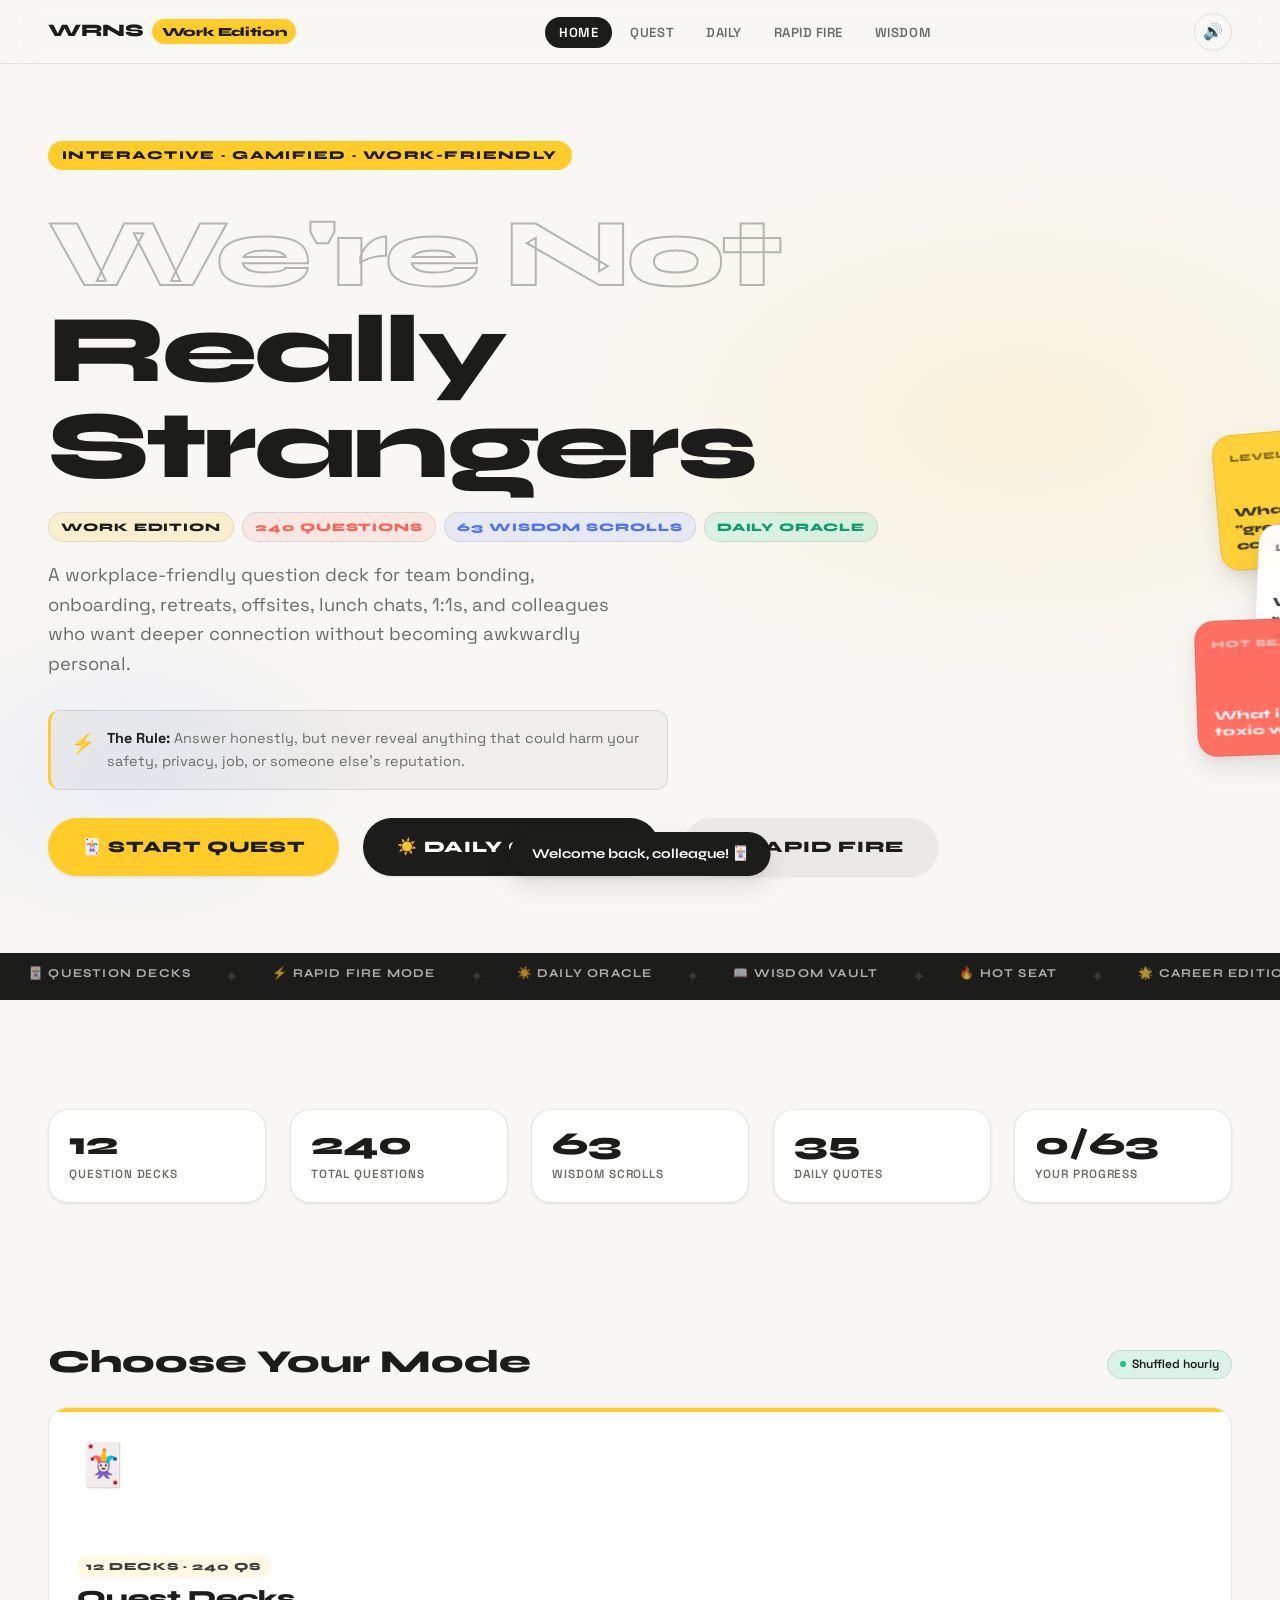
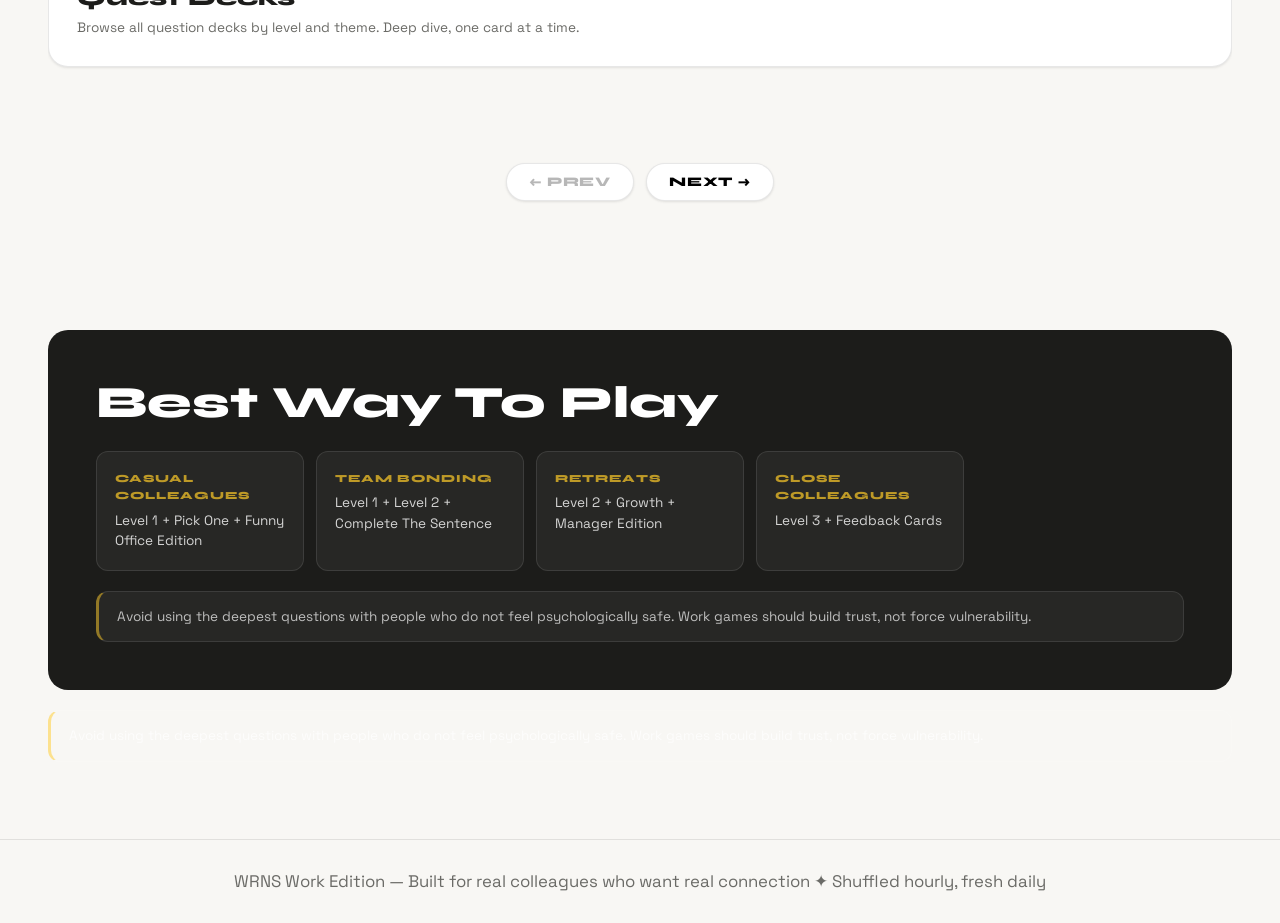
==== commit a5493985: "Add files via upload" ====
--- a/index.html
+++ b/index.html
@@ -157,7 +157,7 @@
     .deco-lv { font-size: 0.62rem; text-transform: uppercase; letter-spacing: 0.1em; opacity: 0.55; }
 
     /* ── Modes section ─────────────────────────────────────── */
-    .modes-section { padding: 56px 0; }
+    .modes-section { padding: 32px 0; }
 
     /* ── Stats bar ─────────────────────────────────────────── */
     .stats-bar {
@@ -201,7 +201,7 @@
       color: var(--c-white);
       border-radius: var(--radius);
       padding: clamp(28px, 4vw, 48px);
-      margin: 40px 0;
+      margin: 20px 0;
     }
 
     .how-to-grid {
@@ -536,7 +536,6 @@
             <div class="mode-card-title">${item.title}</div>
             <div class="mode-card-desc">${item.desc}</div>
           </div>
-          <span class="mode-card-arrow">→</span>
         `;
         return card;
       },
--- a/css/main.css
+++ b/css/main.css
@@ -624,7 +624,7 @@
 .mode-carousel {
   display: flex;
   flex-direction: column;
-  gap: 16px;
+  gap: 8px;
 }
 
 .mode-carousel .carousel-counter {
@@ -724,17 +724,8 @@
 }
 
 .mode-card-arrow {
-  position: absolute;
-  bottom: 28px; right: 28px;
-  font-size: 1.3rem;
-  font-family: var(--f-display);
-  font-weight: 800;
-  transition: transform var(--t-med);
-  z-index: 1;
-  color: var(--c-muted);
-}
-
-.mode-card:hover .mode-card-arrow { transform: translate(4px, -4px); color: var(--c-black); }
+  display: none;
+}
 
 /* ── Daily oracle section ─────────────────────────────────── */
 .daily-card {
